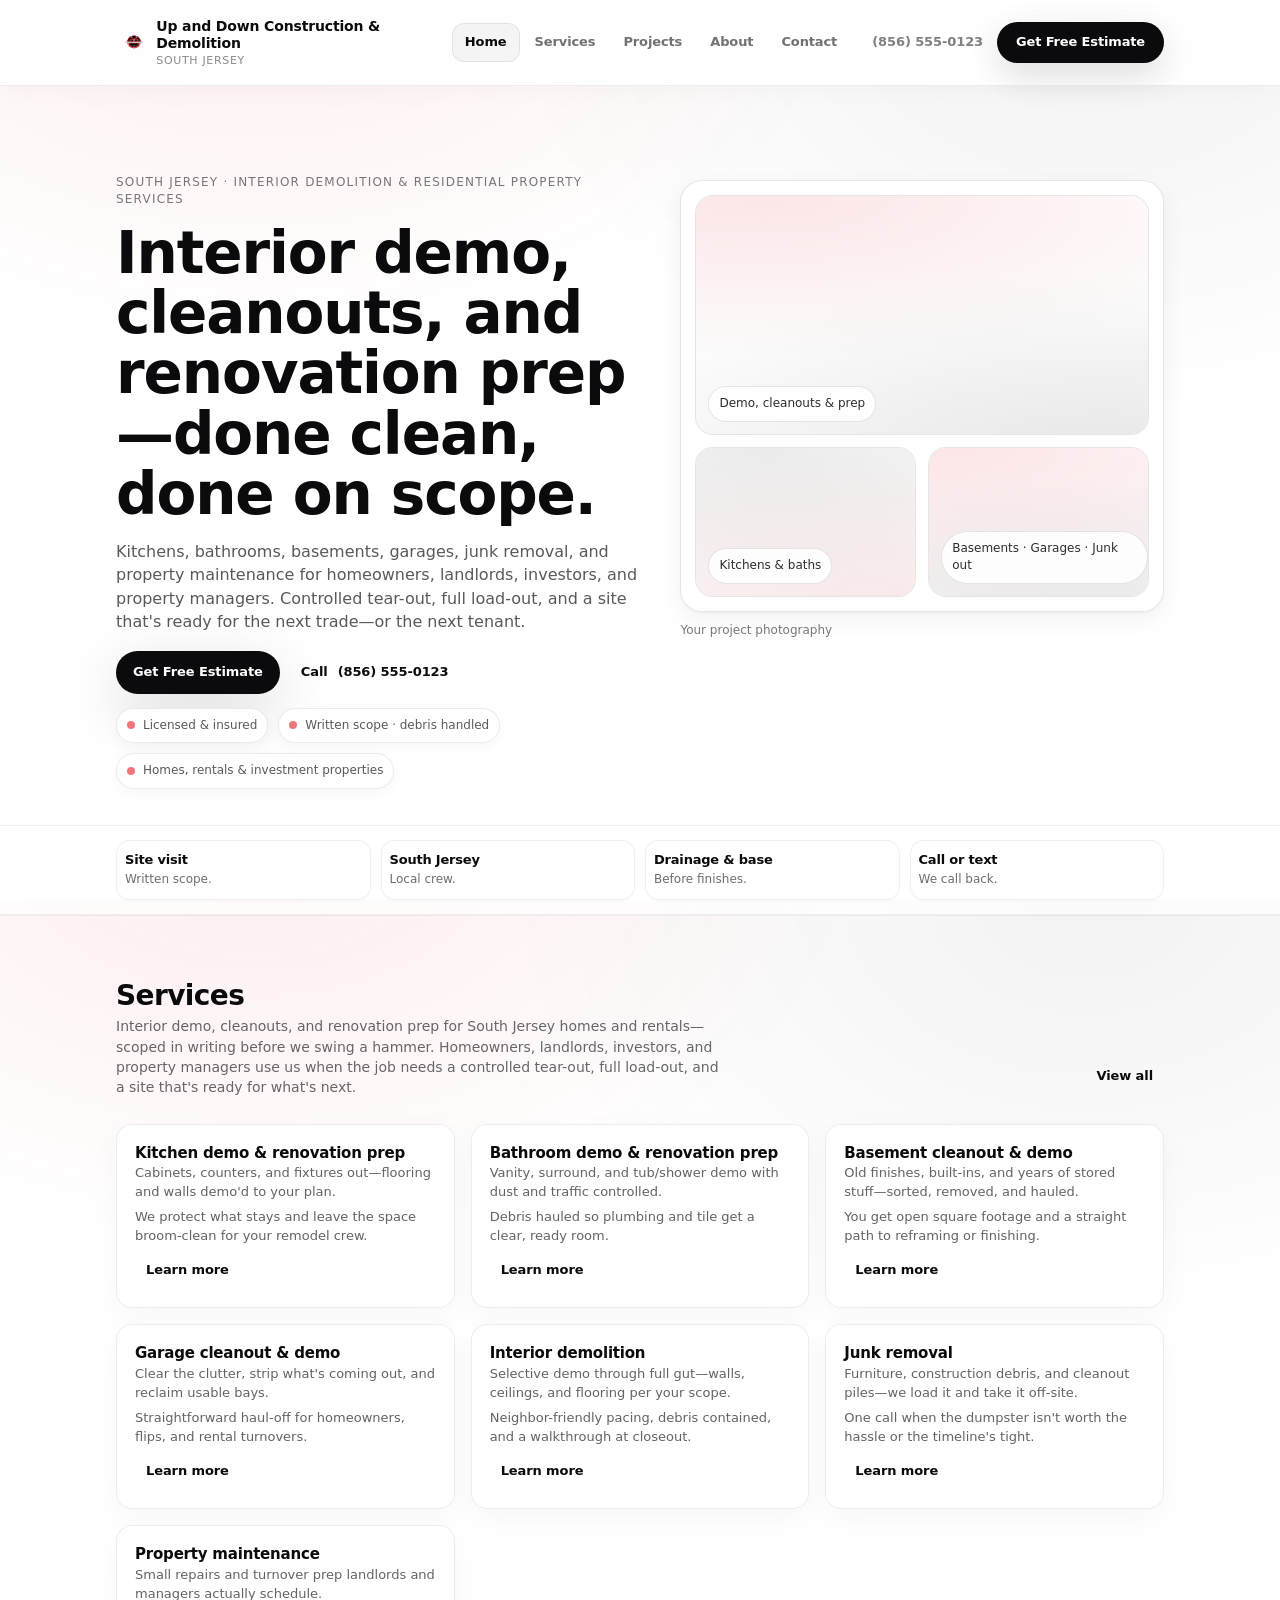
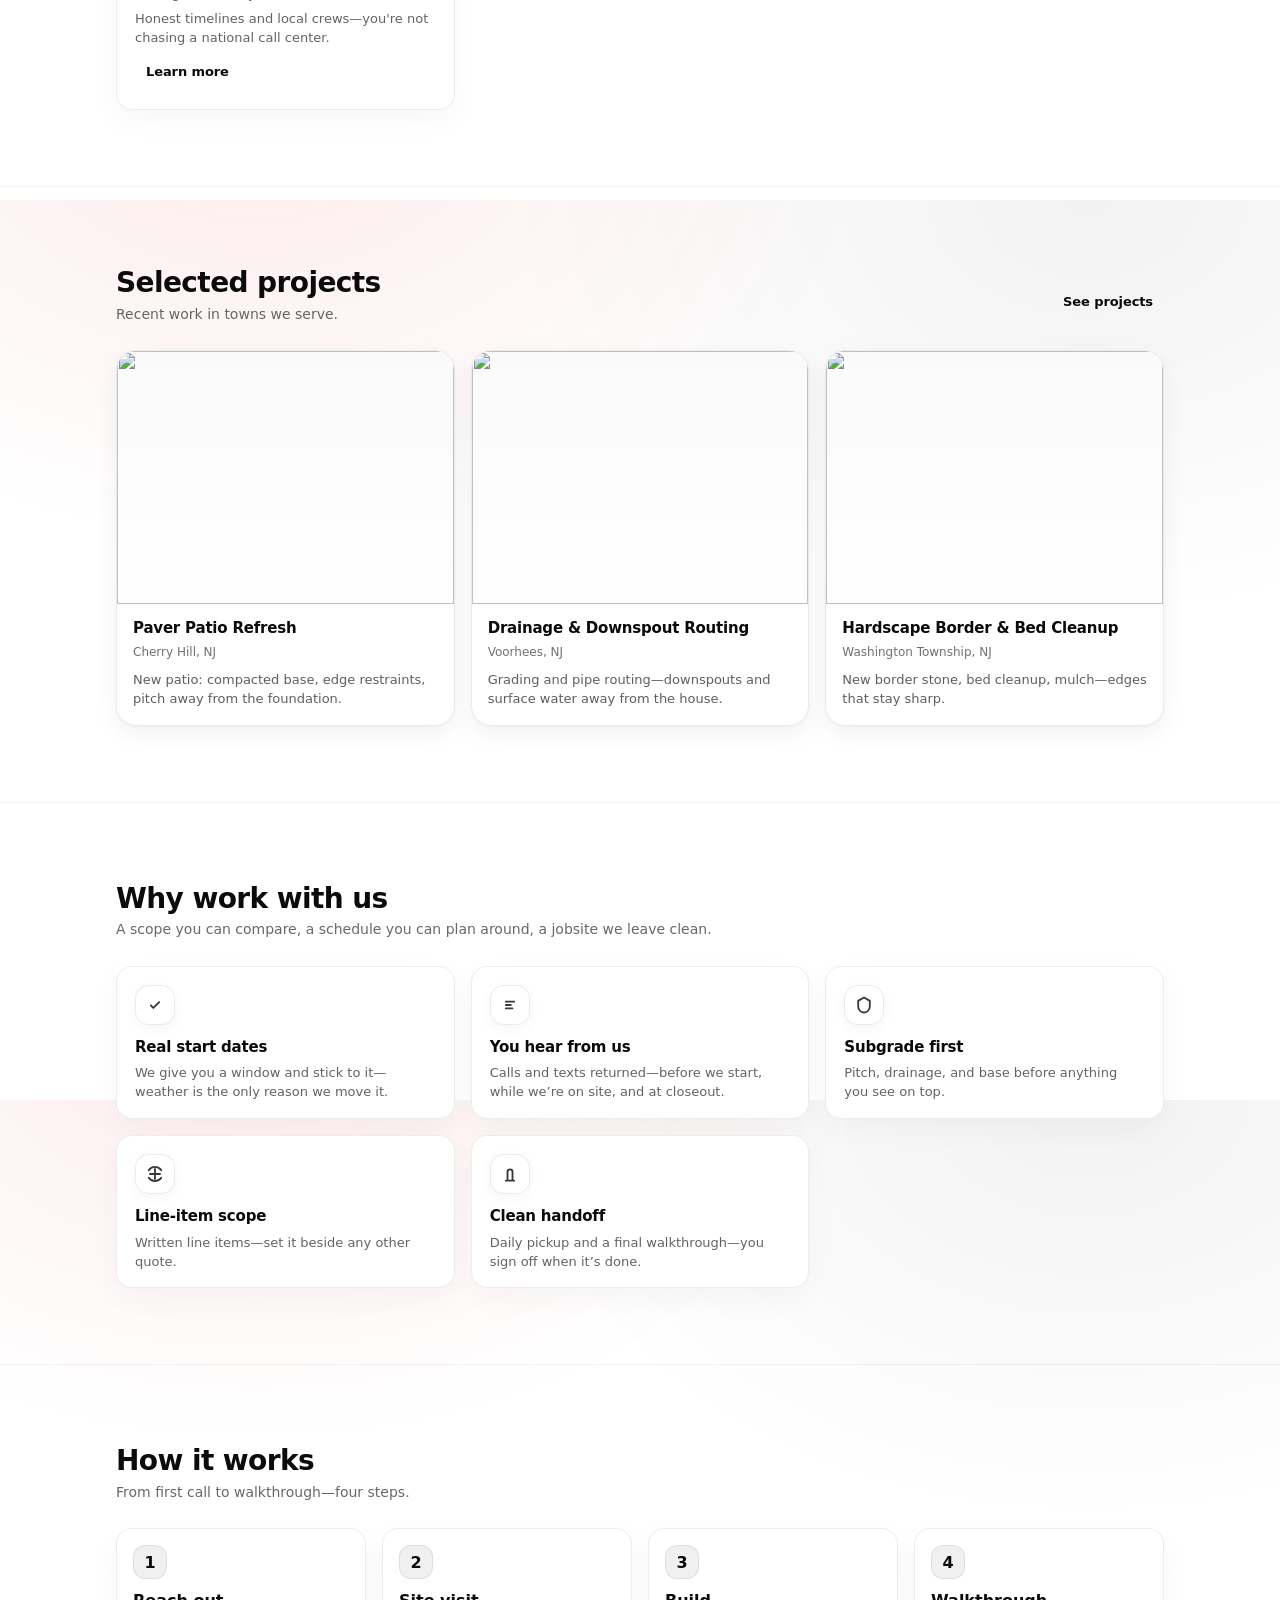
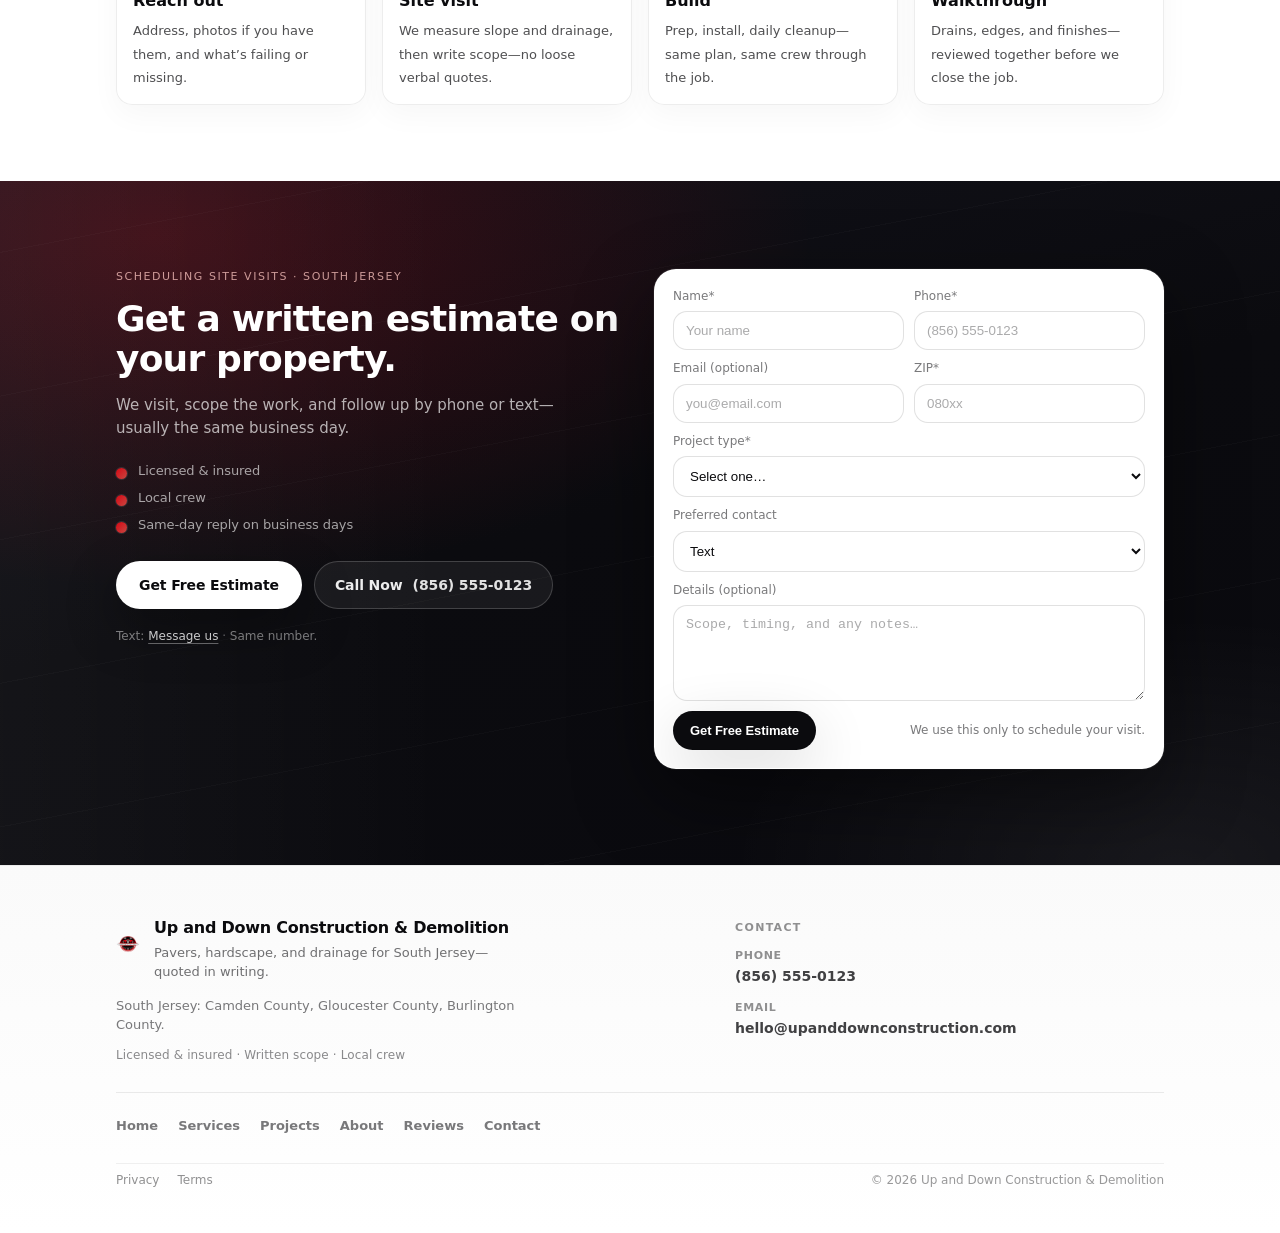
==== index.html @ d18e328b "Add static homepage services grid for demo and property work Replace JSON-driven hero services block" ====
<!doctype html>
<html lang="en">
  <head>
    <meta charset="utf-8" />
    <meta name="viewport" content="width=device-width, initial-scale=1" />
    <title>Up and Down Construction — South Jersey Pavers, Hardscape &amp; Drainage</title>
    <meta name="description" content="Pavers, retaining walls, drainage, and grading for South Jersey homes. Site visits and written estimates." />
    <meta name="theme-color" content="#ffffff" />
    <meta property="og:title" content="Up and Down Construction — South Jersey Pavers, Hardscape &amp; Drainage" />
    <meta property="og:description" content="Pavers, walls, drainage, and grading. Site visits and written estimates." />
    <meta property="og:type" content="website" />
    <link rel="stylesheet" href="styles.css" />
    <link rel="icon" href="assets/favicon-32.png" sizes="32x32" type="image/png" />
    <link rel="apple-touch-icon" href="assets/favicon-192.png" sizes="192x192" />
    <script src="partials.js" defer></script>
    <script src="script.js" defer></script>
    <script type="application/ld+json" data-jsonld="LocalBusiness">{}</script>
  </head>
  <body>
    <div data-header></div>

    <main id="main">
      <!-- 1) Hero -->
      <section class="hero hero--premium">
        <div class="container">
          <div class="hero-grid hero-grid--premium">
            <div class="hero-premium">
              <div class="eyebrow">South Jersey · Interior demolition &amp; residential property services</div>
              <h1 class="h1 h1--premium">Interior demo, cleanouts, and renovation prep—done clean, done on scope.</h1>
              <p class="lead lead--premium">
                Kitchens, bathrooms, basements, garages, junk removal, and property maintenance for homeowners, landlords, investors, and property managers. Controlled tear-out, full load-out, and a site that's ready for the next trade—or the next tenant.
              </p>

              <div class="hero-ctas">
                <a class="btn primary" data-scroll-to="estimate" href="#estimate">Get Free Estimate</a>
                <a class="btn btn--text" data-phone-link href="tel:+18565550123">Call <span data-phone-display>(856) 555-0123</span></a>
              </div>

              <div class="hero-trust" aria-label="Trust indicators">
                <div class="trustchip">Licensed &amp; insured</div>
                <div class="trustchip">Written scope · debris handled</div>
                <div class="trustchip">Homes, rentals &amp; investment properties</div>
              </div>
            </div>

            <div class="hero-visual" aria-hidden="true">
              <div class="hero-visual__frame">
                <div class="hero-visual__tile hero-visual__tile--lg">
                  <div class="hero-visual__ph"></div>
                  <div class="hero-visual__label">Demo, cleanouts &amp; prep</div>
                </div>
                <div class="hero-visual__row">
                  <div class="hero-visual__tile">
                    <div class="hero-visual__ph hero-visual__ph--alt"></div>
                    <div class="hero-visual__label">Kitchens &amp; baths</div>
                  </div>
                  <div class="hero-visual__tile">
                    <div class="hero-visual__ph hero-visual__ph--alt2"></div>
                    <div class="hero-visual__label">Basements · Garages · Junk out</div>
                  </div>
                </div>
              </div>
              <div class="hero-visual__note">Your project photography</div>
            </div>
          </div>
        </div>
      </section>

      <!-- 2) Trust / credibility strip -->
      <section class="trust-strip" aria-label="Trust and credibility">
        <div class="container">
          <div class="trust-strip__inner">
            <div class="trust-item"><span class="trust-label">Site visit</span><span class="trust-sub">Written scope.</span></div>
            <div class="trust-item"><span class="trust-label">South Jersey</span><span class="trust-sub">Local crew.</span></div>
            <div class="trust-item"><span class="trust-label">Drainage &amp; base</span><span class="trust-sub">Before finishes.</span></div>
            <div class="trust-item"><span class="trust-label">Call or text</span><span class="trust-sub">We call back.</span></div>
          </div>
        </div>
      </section>

      <!-- 3) Services grid -->
      <section class="section section--tight section--divider">
        <div class="container">
          <div class="section-head section-head--premium">
            <div>
              <h2>Services</h2>
              <p>
                Interior demo, cleanouts, and renovation prep for South Jersey homes and rentals—scoped in writing before we swing a hammer.
                Homeowners, landlords, investors, and property managers use us when the job needs a controlled tear-out, full load-out, and a site that's ready for what's next.
              </p>
            </div>
            <a class="btn btn--text" href="services.html">View all</a>
          </div>
          <div class="grid3 grid3--premium services-grid" aria-label="Core services">
            <div class="card card--premium card--service">
              <h3>Kitchen demo &amp; renovation prep</h3>
              <p class="service-card__desc">Cabinets, counters, and fixtures out—flooring and walls demo'd to your plan.</p>
              <p class="service-card__desc">We protect what stays and leave the space broom-clean for your remodel crew.</p>
              <a class="btn btn--text service-card__cta" href="services.html">Learn more</a>
            </div>
            <div class="card card--premium card--service">
              <h3>Bathroom demo &amp; renovation prep</h3>
              <p class="service-card__desc">Vanity, surround, and tub/shower demo with dust and traffic controlled.</p>
              <p class="service-card__desc">Debris hauled so plumbing and tile get a clear, ready room.</p>
              <a class="btn btn--text service-card__cta" href="services.html">Learn more</a>
            </div>
            <div class="card card--premium card--service">
              <h3>Basement cleanout &amp; demo</h3>
              <p class="service-card__desc">Old finishes, built-ins, and years of stored stuff—sorted, removed, and hauled.</p>
              <p class="service-card__desc">You get open square footage and a straight path to reframing or finishing.</p>
              <a class="btn btn--text service-card__cta" href="services.html">Learn more</a>
            </div>
            <div class="card card--premium card--service">
              <h3>Garage cleanout &amp; demo</h3>
              <p class="service-card__desc">Clear the clutter, strip what's coming out, and reclaim usable bays.</p>
              <p class="service-card__desc">Straightforward haul-off for homeowners, flips, and rental turnovers.</p>
              <a class="btn btn--text service-card__cta" href="services.html">Learn more</a>
            </div>
            <div class="card card--premium card--service">
              <h3>Interior demolition</h3>
              <p class="service-card__desc">Selective demo through full gut—walls, ceilings, and flooring per your scope.</p>
              <p class="service-card__desc">Neighbor-friendly pacing, debris contained, and a walkthrough at closeout.</p>
              <a class="btn btn--text service-card__cta" href="services.html">Learn more</a>
            </div>
            <div class="card card--premium card--service">
              <h3>Junk removal</h3>
              <p class="service-card__desc">Furniture, construction debris, and cleanout piles—we load it and take it off-site.</p>
              <p class="service-card__desc">One call when the dumpster isn't worth the hassle or the timeline's tight.</p>
              <a class="btn btn--text service-card__cta" href="services.html">Learn more</a>
            </div>
            <div class="card card--premium card--service">
              <h3>Property maintenance</h3>
              <p class="service-card__desc">Small repairs and turnover prep landlords and managers actually schedule.</p>
              <p class="service-card__desc">Honest timelines and local crews—you're not chasing a national call center.</p>
              <a class="btn btn--text service-card__cta" href="services.html">Learn more</a>
            </div>
          </div>
        </div>
      </section>

      <!-- 4) Featured projects -->
      <section class="section section--divider">
        <div class="container">
          <div class="section-head section-head--premium">
            <div>
              <h2>Selected projects</h2>
              <p>Recent work in towns we serve.</p>
            </div>
            <a class="btn btn--text" href="projects.html">See projects</a>
          </div>
          <div class="projects-grid" aria-label="Project previews" data-featured-projects>
            <!-- populated from site.json -->
            <a class="project-card" href="projects.html" aria-label="Paver Patio Refresh — view projects">
              <div class="project-media">
                <div class="project-img project-img--ph" aria-hidden="true"></div>
              </div>
              <div class="project-body">
                <div class="project-title">Paver Patio Refresh</div>
                <div class="project-meta">Cherry Hill, NJ</div>
                <div class="project-desc">New patio: compacted base, edge restraints, pitch away from the house.</div>
              </div>
            </a>
          </div>
        </div>
      </section>

      <!-- 5) Why choose us -->
      <section class="section section--divider">
        <div class="container">
          <div class="section-head section-head--premium">
            <div>
              <h2>Why work with us</h2>
              <p>A scope you can compare, a schedule you can plan around, a jobsite we leave clean.</p>
            </div>
          </div>
          <div class="why-grid">
            <div class="card card--premium why-card">
              <div class="why-card__icon" aria-hidden="true">
                <svg viewBox="0 0 24 24" fill="none">
                  <path d="M7 12.5l3 3 7-7" stroke="currentColor" stroke-width="2.2" stroke-linecap="round" stroke-linejoin="round"/>
                </svg>
              </div>
              <h3>Real start dates</h3>
              <p>We give you a window and stick to it—weather is the only reason we move it.</p>
            </div>

            <div class="card card--premium why-card">
              <div class="why-card__icon" aria-hidden="true">
                <svg viewBox="0 0 24 24" fill="none">
                  <path d="M7 8h10M7 12h6M7 16h8" stroke="currentColor" stroke-width="2.2" stroke-linecap="round"/>
                </svg>
              </div>
              <h3>You hear from us</h3>
              <p>Calls and texts returned—before we start, while we’re on site, and at closeout.</p>
            </div>

            <div class="card card--premium why-card">
              <div class="why-card__icon" aria-hidden="true">
                <svg viewBox="0 0 24 24" fill="none">
                  <path d="M12 3l7 4v6c0 5-3 8-7 8s-7-3-7-8V7l7-4z" stroke="currentColor" stroke-width="2.2" stroke-linejoin="round"/>
                </svg>
              </div>
              <h3>Subgrade first</h3>
              <p>Pitch, drainage, and base before anything you see on top.</p>
            </div>

            <div class="card card--premium why-card">
              <div class="why-card__icon" aria-hidden="true">
                <svg viewBox="0 0 24 24" fill="none">
                  <path d="M12 6v12M6 12h12" stroke="currentColor" stroke-width="2.2" stroke-linecap="round"/>
                  <path d="M4.5 7.5C6.2 5 8.8 3.5 12 3.5s5.8 1.5 7.5 4M4.5 16.5c1.7 2.5 4.3 4 7.5 4s5.8-1.5 7.5-4" stroke="currentColor" stroke-width="2.2" stroke-linecap="round"/>
                </svg>
              </div>
              <h3>Line-item scope</h3>
              <p>Written line items—set it beside any other quote.</p>
            </div>

            <div class="card card--premium why-card">
              <div class="why-card__icon" aria-hidden="true">
                <svg viewBox="0 0 24 24" fill="none">
                  <path d="M7 20h10M9 20V9.5a3 3 0 1 1 6 0V20" stroke="currentColor" stroke-width="2.2" stroke-linecap="round" stroke-linejoin="round"/>
                </svg>
              </div>
              <h3>Clean handoff</h3>
              <p>Daily pickup and a final walkthrough—you sign off when it’s done.</p>
            </div>
          </div>
        </div>
      </section>

      <!-- 6) Process -->
      <section class="section section--divider">
        <div class="container">
          <div class="section-head section-head--premium">
            <div>
              <h2>How it works</h2>
              <p>From first call to walkthrough—four steps.</p>
            </div>
          </div>
          <div class="steps steps--premium">
            <div class="step step--premium">
              <div class="num num--premium">1</div>
              <b>Reach out</b>
              <span>Address, photos if you have them, and what’s failing or missing.</span>
            </div>
            <div class="step step--premium">
              <div class="num num--premium">2</div>
              <b>Site visit</b>
              <span>We measure slope and drainage, then write scope—no loose verbal quotes.</span>
            </div>
            <div class="step step--premium">
              <div class="num num--premium">3</div>
              <b>Build</b>
              <span>Prep, install, daily cleanup—same plan, same crew through the job.</span>
            </div>
            <div class="step step--premium">
              <div class="num num--premium">4</div>
              <b>Walkthrough</b>
              <span>Drains, edges, and finishes—reviewed together before we close the job.</span>
            </div>
          </div>
        </div>
      </section>

      <!-- 7) Final CTA -->
      <section class="cta-final cta-final--premium" id="estimate" aria-label="Request a free estimate">
        <div class="container">
          <div class="cta-final__inner">
            <div class="cta-final__copy">
              <p class="cta-final__eyebrow">Scheduling site visits · South Jersey</p>
              <h2 class="cta-final__headline">Get a written estimate on your property.</h2>
              <p class="cta-final__support">
                We visit, scope the work, and follow up by phone or text—usually the same business day.
              </p>
              <ul class="cta-final__trust" aria-label="Trust and professionalism">
                <li>Licensed &amp; insured</li>
                <li>Local crew</li>
                <li>Same-day reply on business days</li>
              </ul>
              <div class="cta-final__actions">
                <a class="btn primary cta-final__primary" href="#estimate-form">Get Free Estimate</a>
                <a class="btn cta-final__secondary" data-phone-link href="tel:+18565550123">Call Now <span class="cta-final__phone" data-phone-display>(856) 555-0123</span></a>
              </div>
              <p class="cta-final__fine">
                Text: <a class="cta-final__link" data-sms-link href="sms:+18565550123">Message us</a><span class="cta-final__fine-dot" aria-hidden="true"> · </span>Same number.
              </p>
            </div>

            <div class="panel panel--light cta-final__panel" id="estimate-form" aria-label="Estimate form">
              <div class="panel-inner">
                <form data-estimate-form>
                  <div class="formgrid">
                    <div class="field">
                      <label for="name">Name*</label>
                      <input id="name" name="name" autocomplete="name" placeholder="Your name" required />
                    </div>
                    <div class="field">
                      <label for="phone">Phone*</label>
                      <input id="phone" name="phone" autocomplete="tel" placeholder="(856) 555-0123" required />
                    </div>
                    <div class="field">
                      <label for="email">Email (optional)</label>
                      <input id="email" name="email" autocomplete="email" placeholder="you@email.com" />
                    </div>
                    <div class="field">
                      <label for="zip">ZIP*</label>
                      <input id="zip" name="zip" inputmode="numeric" placeholder="080xx" required />
                    </div>
                    <div class="field" style="grid-column:1 / -1">
                      <label for="projectType">Project type*</label>
                      <select id="projectType" name="projectType" required>
                        <option value="">Select one…</option>
                        <option>Pavers</option>
                        <option>Hardscaping</option>
                        <option>Drainage</option>
                        <option>Grading</option>
                        <option>Mulch / bed refresh</option>
                        <option>Other exterior project</option>
                      </select>
                    </div>
                    <div class="field" style="grid-column:1 / -1">
                      <label for="contactPref">Preferred contact</label>
                      <select id="contactPref" name="contactPref">
                        <option>Text</option>
                        <option>Phone call</option>
                        <option>Either</option>
                      </select>
                    </div>
                    <div class="field" style="grid-column:1 / -1">
                      <label for="details">Details (optional)</label>
                      <textarea id="details" name="details" placeholder="Scope, timing, and any notes…"></textarea>
                    </div>
                  </div>

                  <div class="form-actions">
                    <button class="btn primary" type="submit">Get Free Estimate</button>
                    <div class="fineprint">We use this only to schedule your visit.</div>
                  </div>
                  <div class="success" data-form-success role="status"></div>
                  <div class="error" data-form-error role="alert"></div>
                </form>
              </div>
            </div>
          </div>
        </div>
      </section>
    </main>

    <div data-footer></div>
  </body>
</html>
---- styles.css ----
:root{
  --bg: #ffffff;
  --bg2: #ffffff;
  --surface: #ffffff;
  --surface2: #fafafa;
  --border: rgba(10,10,10,.10);
  --text: #0b0b0e;
  --muted: rgba(11,11,14,.72);
  --muted2: rgba(11,11,14,.55);
  --accent: #e10613;
  --accent2: #ff3b30;
  --shadow: 0 18px 60px rgba(0,0,0,.08);
  --shadow2: 0 12px 40px rgba(0,0,0,.06);
  --shadow-elev: 0 1px 2px rgba(0,0,0,.04), 0 8px 24px rgba(0,0,0,.055);
  --shadow-elev-hover: 0 2px 6px rgba(0,0,0,.05), 0 16px 44px rgba(0,0,0,.07);
  --radius: 16px;
  --radius2: 22px;
  --radius-sm: 12px;
  --radius-md: 14px;
  --radius-lg: 18px;
  --radius-xl: 20px;
  --container: 1100px;
  --gutter: 26px;
  --measure: 68ch;
  --font: ui-sans-serif, system-ui, -apple-system, Segoe UI, Roboto, Helvetica, Arial, "Apple Color Emoji","Segoe UI Emoji";
  --ease-out: cubic-bezier(0.22, 1, 0.36, 1);
  --ease-soft: cubic-bezier(0.33, 1, 0.68, 1);
  --duration: 0.2s;
  --duration-slow: 0.38s;
}

*{box-sizing:border-box}
html{scroll-behavior:smooth}
@media (prefers-reduced-motion: reduce){
  html{scroll-behavior:auto}
}
html,body{height:100%}
body{
  margin:0;
  font-family:var(--font);
  color:var(--text);
  background:
    radial-gradient(1000px 700px at 20% -10%, rgba(225,6,19,.08), rgba(225,6,19,0) 62%),
    radial-gradient(900px 650px at 85% 0%, rgba(0,0,0,.05), rgba(0,0,0,0) 65%),
    linear-gradient(180deg, var(--bg), var(--bg2));
  line-height:1.45;
  -webkit-font-smoothing:antialiased;
  -moz-osx-font-smoothing:grayscale;
}

a{color:inherit;text-decoration:none}
img{max-width:100%;display:block}
@media (prefers-reduced-motion: reduce){
  .btn,
  .card--premium,
  .why-card,
  .step--premium,
  .trust-item,
  .project-card,
  .project-media img,
  .project-media .project-img--ph,
  .hero-visual__frame,
  .hero-visual__tile,
  .trustchip,
  .topbar,
  .navlinks a,
  .footer__quick a,
  .footer__legal a,
  .footer__contact-line,
  .panel{
    transition:none !important;
  }
  .project-card:hover .project-media img,
  .project-card:hover .project-media .project-img--ph{
    transform:none !important;
  }
  .card--premium:hover,
  .step--premium:hover,
  .project-card:hover,
  .cta-final--premium .cta-final__primary.btn.primary:hover,
  .cta-final--premium .cta-final__secondary.btn:hover{
    transform:none !important;
  }
}
.container > *{max-width: 100%}

.measure{
  max-width: var(--measure);
}

.container{
  max-width:var(--container);
  margin:0 auto;
  padding:0 var(--gutter);
}

.skip{
  position:absolute; left:-999px; top:auto; width:1px; height:1px; overflow:hidden;
}
.skip:focus{
  left:14px; top:14px; width:auto; height:auto; padding:10px 12px;
  background:var(--surface); border:1px solid var(--border); border-radius:12px; z-index:9999;
}

.topbar{
  position:sticky;
  top:0;
  z-index:200;
  backdrop-filter:saturate(180%) blur(16px);
  background: rgba(255,255,255,.92);
  border-bottom:1px solid rgba(10,10,10,.07);
  box-shadow: 0 1px 0 rgba(255,255,255,.8) inset, 0 4px 24px rgba(0,0,0,.03);
  transition: box-shadow var(--duration) var(--ease-out), border-color var(--duration) var(--ease-out);
}
.nav{
  display:flex;
  align-items:center;
  justify-content:space-between;
  padding:12px 0;
  gap:20px;
}
.brand{
  display:flex;
  align-items:center;
  gap:12px;
  min-width:0;
  flex-shrink:1;
  border-radius:var(--radius-sm);
  padding:6px 8px;
  transition: background var(--duration) var(--ease-out);
}
.brand:hover{background:rgba(0,0,0,.025)}
.brand-logo{
  display:block;
  height:44px;
  width:auto;
  max-width:min(100px, 22vw);
  object-fit:contain;
  flex-shrink:0;
}
.brand-mark{
  width:40px;height:40px;border-radius:12px;
  background: radial-gradient(16px 16px at 30% 30%, rgba(255,255,255,.35), rgba(255,255,255,0)),
              linear-gradient(135deg, rgba(225,6,19,.95), rgba(255,59,48,.70));
  box-shadow: 0 18px 60px rgba(225,6,19,.18);
  border:1px solid rgba(0,0,0,.10);
  display:grid;
  place-items:center;
  position:relative;
  overflow:hidden;
}
.brand-mark:after{
  content:"";
  position:absolute; inset:-40%;
  background: radial-gradient(circle at 50% 50%, rgba(255,255,255,.18), rgba(255,255,255,0) 62%);
  transform: rotate(20deg);
}
.brand-text{
  display:flex;flex-direction:column; line-height:1.2;
  min-width:0;
}
.brand-text b{font-size:14px; letter-spacing:-.15px; font-weight:700}
.brand-text__line{font-size:11px; color:rgba(11,11,14,.48); letter-spacing:.06em; text-transform:uppercase; margin-top:2px}

.navlinks{
  display:flex;
  gap:2px;
  align-items:center;
  justify-content:center;
  flex:1;
}
.navlinks a{
  font-size:13px;
  font-weight:550;
  letter-spacing:-.12px;
  color:rgba(11,11,14,.58);
  padding:9px 12px;
  border-radius:var(--radius-sm);
  border:1px solid transparent;
  transition: color var(--duration) var(--ease-out), background var(--duration) var(--ease-out), border-color var(--duration) var(--ease-out);
}
.navlinks a:hover{color:var(--text); background:rgba(0,0,0,.035)}
.navlinks a[aria-current="page"]{
  color:var(--text);
  background:rgba(11,11,14,.04);
  border-color:rgba(11,11,14,.08);
}

.navctas{
  display:flex;
  gap:12px;
  align-items:center;
  justify-content:flex-end;
  flex-shrink:0;
}
.nav-phone{
  display:none;
  font-size:13px;
  font-weight:600;
  letter-spacing:-.1px;
  color:rgba(11,11,14,.52);
  padding:8px 2px;
  white-space:nowrap;
  transition: color var(--duration) var(--ease-out);
}
.nav-phone:hover{color:var(--text)}
@media (min-width: 981px){
  .nav-phone{display:inline-flex; align-items:center}
}
.nav-cta.btn.primary{
  padding:10px 18px;
  font-size:13px;
  font-weight:650;
  letter-spacing:-.15px;
  box-shadow: 0 12px 36px rgba(0,0,0,.14);
}
.btn{
  display:inline-flex;
  align-items:center;
  justify-content:center;
  gap:10px;
  padding:11px 16px;
  font-size:13px;
  border-radius:999px;
  border:1px solid var(--border);
  background:rgba(255,255,255,.92);
  color:var(--text);
  box-shadow: var(--shadow2);
  white-space:nowrap;
  font-weight:650;
  letter-spacing:-.1px;
  transition: background var(--duration) var(--ease-out), border-color var(--duration) var(--ease-out), box-shadow var(--duration) var(--ease-out), filter var(--duration) var(--ease-out), transform 0.15s var(--ease-soft);
}
.btn:hover{background:#fff; box-shadow: var(--shadow-elev)}
.btn:focus{outline:2px solid rgba(225,6,19,.40); outline-offset:2px}
.btn:focus:not(:focus-visible){outline:none}
.btn:focus-visible{outline:2px solid rgba(225,6,19,.40); outline-offset:2px}
.btn.primary{
  background: #0b0b0e;
  border:1px solid rgba(0,0,0,.10);
  color:#fff;
  box-shadow: 0 18px 60px rgba(0,0,0,.16);
}
.btn.primary:hover{filter:brightness(1.04); box-shadow: 0 20px 56px rgba(0,0,0,.18); transform:translateY(-1px)}
.btn.primary:active{transform:translateY(0); filter:brightness(0.98)}
.btn.ghost{background:rgba(255,255,255,.92)}
.btn.btn--text{
  background:transparent;
  box-shadow:none;
  border:1px solid transparent;
  color:var(--text);
  padding-left:10px;
  padding-right:10px;
}
.btn.btn--text:hover{
  background:rgba(0,0,0,.04);
  border-color:rgba(0,0,0,.04);
  transform:none;
}

.hamburger{display:none}
.hamburger button{
  width:44px;height:44px;border-radius:var(--radius-md);border:1px solid var(--border);
  background:rgba(255,255,255,.92); color:var(--text);
  transition: background var(--duration) var(--ease-out), border-color var(--duration) var(--ease-out), box-shadow var(--duration) var(--ease-out);
}
.hamburger button:hover{background:#fff; border-color:rgba(10,10,10,.12); box-shadow:0 2px 8px rgba(0,0,0,.04)}
.hamburger button:active{transform:scale(0.98)}

.mobilemenu{
  display:none;
  border-top:1px solid rgba(10,10,10,.07);
  background: rgba(255,255,255,.98);
}
.mobilemenu .inner{
  padding:14px 0 20px;
  display:flex;
  flex-direction:column;
  gap:6px;
}
.mobilemenu a[data-nav]{
  padding:12px 14px;border-radius:var(--radius-sm);
  background:transparent;
  border:1px solid rgba(0,0,0,.06);
  color:rgba(11,11,14,.72);
  font-weight:550;
  font-size:14px;
  transition: color var(--duration) var(--ease-out), background var(--duration) var(--ease-out), border-color var(--duration) var(--ease-out);
}
.mobilemenu a[data-nav]:hover{color:var(--text); background:rgba(0,0,0,.03); border-color:rgba(0,0,0,.08)}
.mobilemenu a[data-nav][aria-current="page"]{
  color:var(--text);
  background:rgba(11,11,14,.04);
  border-color:rgba(11,11,14,.10);
}
.mobilemenu__cta{margin-top:8px}
.mobilemenu__cta.btn.primary{transition: filter var(--duration) var(--ease-out), transform 0.15s var(--ease-soft), box-shadow var(--duration) var(--ease-out)}
.mobilemenu__phone{
  text-align:center;
  padding:10px;
  font-size:13px;
  font-weight:600;
  color:rgba(11,11,14,.55);
  transition: color var(--duration) var(--ease-out);
}
.mobilemenu__phone:hover{color:var(--text)}

.hero{
  padding:78px 0 28px;
}
.kicker{
  display:inline-flex;
  gap:10px;
  align-items:center;
  padding:8px 12px;
  border-radius:999px;
  background: rgba(255,255,255,.05);
  border:1px solid rgba(255,255,255,.08);
  color:var(--muted);
  font-size:12px;
}
.kicker .dot{
  width:9px;height:9px;border-radius:99px;
  background:linear-gradient(135deg, var(--accent), var(--accent2));
  box-shadow:0 10px 40px rgba(225,6,19,.35);
}
.h1{
  font-size:44px;
  line-height:1.04;
  letter-spacing:-.7px;
  margin:16px 0 10px;
}
.lead{
  color:var(--muted);
  font-size:16px;
  max-width:56ch;
}
.hero--premium{padding-top:88px}
.hero-premium{max-width: 880px}
.hero-grid{
  display:grid;
  grid-template-columns: 1.05fr .95fr;
  gap:30px;
  align-items:start;
}
.hero-grid--premium{padding-bottom: 8px}
.eyebrow{
  font-size:12px;
  letter-spacing:.10em;
  text-transform:uppercase;
  color:rgba(11,11,14,.55);
}
.h1--premium{
  font-size: clamp(40px, 4.8vw, 58px);
  letter-spacing:-1.1px;
  margin-top:14px;
}
.lead--premium{
  font-size:16px;
  color:rgba(11,11,14,.68);
  max-width: var(--measure);
}
.hero-ctas{
  display:flex;
  gap:10px;
  align-items:center;
  margin-top:18px;
  flex-wrap:wrap;
}

.hero-trust{
  margin-top:14px;
  display:flex;
  flex-wrap:wrap;
  gap:10px;
}
.trustchip{
  display:inline-flex;
  align-items:center;
  gap:8px;
  padding:8px 10px;
  border-radius:999px;
  border:1px solid rgba(10,10,10,.08);
  background: rgba(255,255,255,.92);
  color: rgba(11,11,14,.68);
  font-size:12px;
  box-shadow: 0 4px 14px rgba(0,0,0,.035);
  transition: border-color var(--duration) var(--ease-out), box-shadow var(--duration) var(--ease-out);
}
.trustchip:hover{
  border-color:rgba(10,10,10,.11);
  box-shadow:0 6px 20px rgba(0,0,0,.045);
}
.trustchip:before{
  content:"";
  width:8px;height:8px;
  border-radius:99px;
  background: rgba(225,6,19,.55);
}

.hero-visual{
  padding-top: 6px;
}
.hero-visual__frame{
  border-radius: var(--radius2);
  border: 1px solid rgba(10,10,10,.10);
  background: rgba(255,255,255,.92);
  box-shadow: var(--shadow-elev);
  padding: 14px;
  transition: box-shadow var(--duration-slow) var(--ease-out), border-color var(--duration) var(--ease-out);
}
.hero-visual__frame:hover{
  box-shadow: var(--shadow-elev-hover);
  border-color:rgba(10,10,10,.12);
}
.hero-visual__row{
  display:grid;
  grid-template-columns: 1fr 1fr;
  gap:12px;
  margin-top:12px;
}
.hero-visual__tile{
  border-radius: var(--radius-lg);
  border: 1px solid rgba(10,10,10,.10);
  overflow:hidden;
  position:relative;
  background:#fff;
  min-height: 150px;
  transition: border-color var(--duration) var(--ease-out), box-shadow var(--duration) var(--ease-out);
}
.hero-visual__tile:hover{
  border-color:rgba(10,10,10,.13);
  box-shadow:0 4px 16px rgba(0,0,0,.05);
}
.hero-visual__tile--lg{
  min-height: 240px;
}
.hero-visual__ph{
  position:absolute; inset:0;
  transition: opacity var(--duration-slow) var(--ease-out);
  background:
    radial-gradient(900px 260px at 15% 0%, rgba(225,6,19,.10), rgba(225,6,19,0) 62%),
    radial-gradient(800px 300px at 90% 110%, rgba(0,0,0,.08), rgba(0,0,0,0) 62%),
    linear-gradient(180deg, rgba(255,255,255,.96), rgba(250,250,250,.94));
}
.hero-visual__tile:hover .hero-visual__ph{
  opacity:.96;
}
.hero-visual__ph--alt{
  background:
    radial-gradient(700px 240px at 30% 0%, rgba(0,0,0,.08), rgba(0,0,0,0) 60%),
    radial-gradient(800px 260px at 90% 110%, rgba(225,6,19,.08), rgba(225,6,19,0) 62%),
    linear-gradient(180deg, rgba(255,255,255,.96), rgba(250,250,250,.94));
}
.hero-visual__ph--alt2{
  background:
    radial-gradient(820px 260px at 10% 0%, rgba(225,6,19,.10), rgba(225,6,19,0) 60%),
    radial-gradient(720px 240px at 70% 120%, rgba(0,0,0,.08), rgba(0,0,0,0) 62%),
    linear-gradient(180deg, rgba(255,255,255,.96), rgba(250,250,250,.94));
}
.hero-visual__label{
  position:absolute;
  left:12px;
  bottom:12px;
  padding:8px 10px;
  border-radius:999px;
  border:1px solid rgba(10,10,10,.10);
  background: rgba(255,255,255,.88);
  font-size:12px;
  color: rgba(11,11,14,.86);
  backdrop-filter: blur(10px);
  transition: border-color var(--duration) var(--ease-out), box-shadow var(--duration) var(--ease-out);
}
.hero-visual__tile:hover .hero-visual__label{
  border-color:rgba(10,10,10,.14);
  box-shadow:0 2px 8px rgba(0,0,0,.04);
}
.hero-visual__note{
  margin-top:10px;
  color: rgba(11,11,14,.55);
  font-size:12px;
}
.trust-strip{
  padding: 14px 0;
  border-top:1px solid rgba(10,10,10,.05);
  border-bottom:1px solid rgba(10,10,10,.05);
  background: rgba(255,255,255,.72);
}
.trust-strip__inner{
  display:grid;
  grid-template-columns:repeat(4,1fr);
  gap:10px;
}
.trust-item{
  padding:10px 8px;
  border-radius:var(--radius-md);
  border:1px solid rgba(10,10,10,.06);
  background: rgba(255,255,255,.9);
  box-shadow: 0 1px 3px rgba(0,0,0,.03);
  transition: border-color var(--duration) var(--ease-out), box-shadow var(--duration) var(--ease-out), background var(--duration) var(--ease-out);
}
.trust-item:hover{
  border-color:rgba(10,10,10,.09);
  background:#fff;
  box-shadow:0 4px 14px rgba(0,0,0,.04);
}
.trust-label{display:block; font-weight:650; font-size:13px; letter-spacing:-.2px}
.trust-sub{display:block; margin-top:2px; font-size:12px; color:rgba(11,11,14,.60)}

.panel{
  border-radius: var(--radius2);
  background: #fff;
  border:1px solid rgba(10,10,10,.10);
  box-shadow: var(--shadow-elev);
  overflow:hidden;
  transition: box-shadow var(--duration) var(--ease-out), border-color var(--duration) var(--ease-out);
}
.panel:hover{
  box-shadow: var(--shadow-elev-hover);
  border-color:rgba(10,10,10,.11);
}
.panel-inner{padding:18px}
.panel h3{margin:6px 0 12px; font-size:14px; color:var(--text)}
.panel p{margin:0; color:var(--muted); font-size:13px}

.formgrid{
  display:grid;
  grid-template-columns: 1fr 1fr;
  gap:10px;
}
.field{display:flex; flex-direction:column; gap:6px}
.field label{font-size:12px; color:var(--muted2)}
.field input,.field select,.field textarea{
  padding:11px 12px;
  border-radius:var(--radius-md);
  border:1px solid rgba(10,10,10,.12);
  background: #fff;
  color:var(--text);
  outline:none;
  transition: border-color var(--duration) var(--ease-out), box-shadow var(--duration) var(--ease-out);
}
.field textarea{grid-column:1 / -1; min-height:96px; resize:vertical}
.field input::placeholder,.field textarea::placeholder{color:rgba(11,11,14,.35)}
.field input:focus,.field select:focus,.field textarea:focus{border-color: rgba(225,6,19,.55); box-shadow: 0 0 0 3px rgba(225,6,19,.15)}
.form-actions{display:flex; gap:10px; align-items:center; justify-content:space-between; margin-top:10px; flex-wrap:wrap}
.fineprint{color:var(--muted2); font-size:12px}
.success{
  display:none;
  margin-top:10px;
  padding:10px 12px;
  border-radius:14px;
  border:1px solid rgba(80,255,200,.22);
  background: rgba(80,255,200,.08);
  color: rgba(210,255,240,.92);
  font-size:13px;
}
.error{
  display:none;
  margin-top:10px;
  padding:10px 12px;
  border-radius:14px;
  border:1px solid rgba(255,90,90,.22);
  background: rgba(255,90,90,.08);
  color: rgba(255,235,235,.92);
  font-size:13px;
}

.section{padding:76px 0}
.section--tight{padding-top:60px}
.section--divider{
  border-top: 1px solid rgba(10,10,10,.05);
}
.section-head{
  display:flex; align-items:flex-end; justify-content:space-between; gap:16px;
  margin-bottom:18px;
}
.section-head h2{margin:0; font-size:22px; letter-spacing:-.2px}
.section-head p{margin:0; color:var(--muted); max-width:60ch; font-size:13px}
.section-head--premium{margin-bottom:26px}
.section-head--premium h2{font-size:28px; letter-spacing:-.6px}
.section-head--premium p{font-size:14px; color:rgba(11,11,14,.62); max-width: var(--measure)}

.grid3{display:grid; grid-template-columns:repeat(3,1fr); gap:14px}
.card{
  border-radius: var(--radius);
  border:1px solid rgba(10,10,10,.08);
  background: rgba(255,255,255,.92);
  padding:16px;
  min-height:128px;
  position:relative;
  overflow:hidden;
}
.card:before{content:none}
.card h3{margin:0 0 6px; font-size:14px}
.card p{margin:0; color:var(--muted); font-size:13px}
.card .meta{margin-top:10px; color:var(--muted2); font-size:12px}
.grid3--premium{gap:16px}
.card--premium{
  padding:18px;
  border-color: rgba(10,10,10,.07);
  background: rgba(255,255,255,.96);
  box-shadow: 0 10px 30px rgba(0,0,0,.035);
  transition: border-color var(--duration) var(--ease-out), box-shadow var(--duration) var(--ease-out), transform 0.28s var(--ease-soft);
}
.card--premium h3{font-size:15px; letter-spacing:-.2px}
.card--premium p{font-size:13px; color:rgba(11,11,14,.64)}
.card--premium:hover{
  border-color: rgba(10,10,10,.11);
  box-shadow: var(--shadow-elev-hover);
  transform:translateY(-2px);
}

/* Why choose us */
.why-grid{
  display:grid;
  grid-template-columns: repeat(12, 1fr);
  gap:16px;
}
.why-card{
  grid-column: span 4;
  padding:18px 18px 16px;
}
.why-card h3{
  margin-top:12px;
}
.why-card__icon{
  width:40px;
  height:40px;
  border-radius:var(--radius-md);
  display:grid;
  place-items:center;
  border:1px solid rgba(10,10,10,.08);
  background: rgba(255,255,255,.92);
  box-shadow: 0 4px 14px rgba(0,0,0,.04);
  color: rgba(11,11,14,.82);
  transition: border-color var(--duration) var(--ease-out), box-shadow var(--duration) var(--ease-out), background var(--duration) var(--ease-out);
}
.why-card:hover .why-card__icon{
  border-color:rgba(10,10,10,.11);
  background:#fff;
  box-shadow:0 6px 18px rgba(0,0,0,.05);
}
.why-card__icon svg{
  width:20px;
  height:20px;
}

/* Services cards */
.card--service{
  padding:18px 18px 16px;
  display:flex;
  flex-direction:column;
  height:100%;
}
.card--service h3{
  margin:0;
}
.service-card__desc{
  margin-top:8px;
  max-width: 48ch;
  color: rgba(11,11,14,.64);
}
.service-card__desc + .service-card__desc{
  margin-top:6px;
}
.service-card__cta{
  margin-top:auto;
  padding-top:14px;
  align-self:flex-start;
}

.steps{display:grid; grid-template-columns:repeat(4,1fr); gap:14px}
.step{
  border-radius: var(--radius);
  border:1px solid rgba(10,10,10,.08);
  background: rgba(255,255,255,.92);
  padding:16px;
}
.step .num{
  width:34px;height:34px;border-radius:12px;
  display:grid; place-items:center;
  background: rgba(0,0,0,.06);
  border:1px solid rgba(0,0,0,.08);
  margin-bottom:10px;
  font-weight:700;
}
.step b{display:block; margin-bottom:6px}
.step span{color:var(--muted); font-size:13px}
.steps--premium{gap:16px}
.step--premium{
  border-color: rgba(10,10,10,.07);
  background: rgba(255,255,255,.96);
  box-shadow: 0 10px 30px rgba(0,0,0,.035);
  transition: border-color var(--duration) var(--ease-out), box-shadow var(--duration) var(--ease-out), transform 0.28s var(--ease-soft);
}
.step--premium:hover{
  border-color:rgba(10,10,10,.1);
  box-shadow:0 12px 36px rgba(0,0,0,.045);
  transform:translateY(-1px);
}
.num--premium{background: rgba(225,6,19,.10); border-color: rgba(225,6,19,.16)}

.gallery{
  display:grid;
  grid-template-columns: repeat(12, 1fr);
  gap:12px;
}
.tile{
  grid-column: span 4;
  border-radius:18px;
  border:1px solid rgba(10,10,10,.10);
  background: rgba(255,255,255,.92);
  overflow:hidden;
  min-height:160px;
  position:relative;
}
.tile .ph{
  position:absolute; inset:0;
  background:
    radial-gradient(900px 240px at 10% 0%, rgba(225,6,19,.10), rgba(225,6,19,0) 62%),
    radial-gradient(800px 260px at 80% 100%, rgba(0,0,0,.06), rgba(0,0,0,0) 65%),
    linear-gradient(180deg, rgba(255,255,255,.94), rgba(255,255,255,.88));
}
.tile .label{
  position:absolute; left:12px; bottom:12px;
  padding:8px 10px;
  border-radius:999px;
  border:1px solid rgba(10,10,10,.10);
  background: rgba(255,255,255,.88);
  font-size:12px;
  color:var(--text);
}
.gallery--premium{gap:16px}
.tile--light{
  border-color: rgba(10,10,10,.09);
  background: rgba(255,255,255,.96);
  box-shadow: 0 16px 48px rgba(0,0,0,.055);
}
.ph--light{filter:saturate(.95)}
.label--light{backdrop-filter: blur(10px)}

/* Featured projects */
.projects-grid{
  display:grid;
  grid-template-columns: repeat(12, 1fr);
  gap:16px;
}
.project-card{
  grid-column: span 4;
  border-radius: var(--radius-xl);
  border: 1px solid rgba(10,10,10,.08);
  background: rgba(255,255,255,.96);
  box-shadow: var(--shadow-elev);
  overflow:hidden;
  transition: box-shadow var(--duration) var(--ease-out), border-color var(--duration) var(--ease-out), transform 0.25s var(--ease-soft);
}
.project-card:hover{
  border-color: rgba(10,10,10,.12);
  box-shadow: var(--shadow-elev-hover);
  transform: translateY(-2px);
}
.project-media{
  position:relative;
  aspect-ratio: 4 / 3;
  background: linear-gradient(180deg, rgba(250,250,250,1), rgba(255,255,255,1));
  overflow:hidden;
}
.project-media--ba{
  display:grid;
  grid-template-columns: 1fr 1fr;
  gap:0;
}
.project-ba{
  position:relative;
  border-right: 1px solid rgba(10,10,10,.08);
}
.project-ba:last-child{border-right:none}
.project-ba__label{
  position:absolute;
  left:10px;
  top:10px;
  z-index:2;
  font-size:11px;
  padding:6px 9px;
  border-radius:999px;
  background: rgba(255,255,255,.90);
  border:1px solid rgba(10,10,10,.10);
  color: rgba(11,11,14,.80);
  backdrop-filter: blur(10px);
}
.project-img{
  width:100%;
  height:100%;
  object-fit: cover;
  display:block;
  transition: transform var(--duration-slow) var(--ease-out);
}
.project-card:hover .project-img{
  transform:scale(1.02);
}
.project-img--ph{
  width:100%;
  height:100%;
  transition: transform var(--duration-slow) var(--ease-out);
  background:
    radial-gradient(900px 260px at 15% 0%, rgba(225,6,19,.10), rgba(225,6,19,0) 62%),
    radial-gradient(800px 300px at 90% 110%, rgba(0,0,0,.08), rgba(0,0,0,0) 62%),
    linear-gradient(180deg, rgba(255,255,255,.96), rgba(250,250,250,.94));
}
.project-card:hover .project-img--ph{
  transform:scale(1.02);
}
.project-body{
  padding:14px 16px 16px;
}
.project-title{
  font-size:15px;
  font-weight:700;
  letter-spacing:-.2px;
}
.project-meta{
  margin-top:4px;
  font-size:12px;
  color: rgba(11,11,14,.58);
}
.project-desc{
  margin-top:10px;
  font-size:13px;
  color: rgba(11,11,14,.66);
  max-width: 56ch;
}

.cta-final{
  padding: 74px 0 84px;
  background:
    radial-gradient(900px 520px at 20% 0%, rgba(225,6,19,.08), rgba(225,6,19,0) 65%),
    linear-gradient(180deg, rgba(250,250,250,1), rgba(255,255,255,1));
  border-top:1px solid rgba(10,10,10,.06);
}
.cta-final--premium{
  position:relative;
  padding: 88px 0 96px;
  border-top:none;
  background:
    radial-gradient(1200px 640px at 12% 8%, rgba(225,6,19,.22), rgba(225,6,19,0) 55%),
    radial-gradient(900px 500px at 92% 100%, rgba(255,255,255,.06), rgba(255,255,255,0) 50%),
    linear-gradient(165deg, #12121a 0%, #0b0b0f 48%, #0a0a0f 100%);
  color: rgba(255,255,255,.92);
  overflow:hidden;
}
.cta-final--premium:before{
  content:"";
  position:absolute;
  inset:0;
  background:
    linear-gradient(90deg, rgba(255,255,255,.04) 0%, rgba(255,255,255,0) 35%),
    repeating-linear-gradient(-11deg, transparent, transparent 140px, rgba(255,255,255,.018) 140px, rgba(255,255,255,.018) 141px);
  pointer-events:none;
}
.cta-final--premium .container{position:relative; z-index:1}
.cta-final__inner{
  display:grid;
  grid-template-columns: 1fr 1fr;
  gap:18px;
  align-items:start;
}
.cta-final--premium .cta-final__inner{
  gap:28px;
  align-items:stretch;
}
.cta-final__eyebrow{
  margin:0 0 14px;
  font-size:11px;
  letter-spacing:.14em;
  text-transform:uppercase;
  color: rgba(255,255,255,.52);
}
.cta-final--premium .cta-final__eyebrow{
  color: rgba(255,200,195,.75);
}
.cta-final__headline{
  margin:0 0 14px;
  font-size: clamp(26px, 3.2vw, 36px);
  line-height:1.12;
  letter-spacing:-.8px;
  font-weight:700;
  color:#fff;
  max-width:min(28ch, 100%);
}
.cta-final__support{
  margin:0;
  font-size:15px;
  line-height:1.55;
  color: rgba(255,255,255,.68);
  max-width:48ch;
}
.cta-final__trust{
  margin:22px 0 0;
  padding:0;
  list-style:none;
  display:flex;
  flex-direction:column;
  gap:8px;
}
.cta-final__trust li{
  position:relative;
  padding-left:22px;
  font-size:13px;
  color: rgba(255,255,255,.62);
  letter-spacing:-.1px;
}
.cta-final__trust li:before{
  content:"";
  position:absolute;
  left:0;
  top:.45em;
  width:11px;
  height:11px;
  border-radius:99px;
  background: linear-gradient(135deg, rgba(225,6,19,.95), rgba(255,90,80,.75));
  box-shadow: 0 0 0 1px rgba(255,255,255,.12);
}
.cta-final__actions{
  display:flex;
  flex-wrap:wrap;
  gap:12px;
  align-items:center;
  margin-top:26px;
}
.cta-final--premium .cta-final__primary.btn.primary{
  background:#fff;
  color:#0b0b0e;
  border:1px solid rgba(255,255,255,.22);
  box-shadow: 0 20px 50px rgba(0,0,0,.35);
  padding:13px 22px;
  font-size:14px;
}
.cta-final--premium .cta-final__primary.btn.primary:hover{
  filter:brightness(1.04);
  transform:translateY(-1px);
}
.cta-final--premium .cta-final__primary.btn.primary:active{
  transform:translateY(0);
}
.cta-final--premium .cta-final__secondary.btn{
  background: rgba(255,255,255,.06);
  border:1px solid rgba(255,255,255,.18);
  color: rgba(255,255,255,.92);
  box-shadow: none;
  padding:13px 20px;
  font-size:14px;
  transition: background var(--duration) var(--ease-out), border-color var(--duration) var(--ease-out), transform 0.15s var(--ease-soft);
}
.cta-final--premium .cta-final__secondary.btn:hover{
  background: rgba(255,255,255,.10);
  border-color: rgba(255,255,255,.26);
  transform:translateY(-1px);
}
.cta-final--premium .cta-final__secondary.btn:active{
  transform:translateY(0);
}
.cta-final__phone{
  font-variant-numeric: tabular-nums;
  opacity:.95;
}
.cta-final__fine{
  margin:18px 0 0;
  font-size:12px;
  color: rgba(255,255,255,.45);
  line-height:1.5;
  max-width:46ch;
}
.cta-final__link{
  color: rgba(255,255,255,.78);
  text-decoration: underline;
  text-underline-offset: 3px;
  text-decoration-color: rgba(255,255,255,.35);
  transition: color var(--duration) var(--ease-out), text-decoration-color var(--duration) var(--ease-out);
}
.cta-final__link:hover{color:#fff; text-decoration-color:rgba(255,255,255,.55)}
.cta-final__fine-dot{color: rgba(255,255,255,.35)}
.cta-final__panel.panel{
  box-shadow: 0 28px 80px rgba(0,0,0,.45), 0 0 0 1px rgba(255,255,255,.06);
  border-color: rgba(255,255,255,.10);
}
.cta-final__panel.panel:hover{
  box-shadow: 0 28px 80px rgba(0,0,0,.48), 0 0 0 1px rgba(255,255,255,.08);
  border-color: rgba(255,255,255,.12);
}
.panel--light{box-shadow: 0 20px 70px rgba(0,0,0,.08)}

.footer{
  border-top:1px solid rgba(10,10,10,.08);
  margin-top:0;
  padding:48px 0 40px;
  color:rgba(11,11,14,.62);
  font-size:13px;
  background: linear-gradient(180deg, #fafafa 0%, #ffffff 100%);
}
.footer--premium{padding:52px 0 44px}
.footer__top{
  display:grid;
  grid-template-columns: 1.35fr 1fr;
  gap:32px 40px;
  align-items:start;
  padding-bottom:28px;
  border-bottom:1px solid rgba(10,10,10,.08);
}
.footer__brandrow{
  display:flex;
  gap:14px;
  align-items:flex-start;
}
.footer__logo{
  display:block;
  height:52px;
  width:auto;
  max-width:100px;
  object-fit:contain;
  flex-shrink:0;
}
.footer__name{
  font-weight:700;
  font-size:16px;
  letter-spacing:-.25px;
  color:var(--text);
  line-height:1.25;
}
.footer__tagline{
  margin:6px 0 0;
  font-size:13px;
  line-height:1.45;
  color:rgba(11,11,14,.58);
  max-width:42ch;
}
.footer__areas{
  margin:14px 0 0;
  font-size:13px;
  line-height:1.5;
  color:rgba(11,11,14,.55);
  max-width:52ch;
}
.footer__trust{
  margin:12px 0 0;
  font-size:12px;
  letter-spacing:.01em;
  color:rgba(11,11,14,.48);
}
.footer__contact{
  padding-top:2px;
}
.footer__contact-title{
  font-size:11px;
  letter-spacing:.12em;
  text-transform:uppercase;
  color:rgba(11,11,14,.45);
  font-weight:650;
  margin-bottom:12px;
}
.footer__contact-line{
  display:flex;
  flex-direction:column;
  gap:2px;
  margin-bottom:14px;
  color:rgba(11,11,14,.78);
  font-weight:550;
  font-size:14px;
  transition: color var(--duration) var(--ease-out);
}
.footer__contact-line:hover{color:var(--text)}
.footer__contact-label{
  font-size:11px;
  font-weight:550;
  color:rgba(11,11,14,.45);
  text-transform:uppercase;
  letter-spacing:.06em;
}
.footer__quick{
  display:flex;
  flex-wrap:wrap;
  gap:8px 20px;
  align-items:center;
  padding:20px 0 22px;
}
.footer__quick a{
  font-size:13px;
  font-weight:550;
  color:rgba(11,11,14,.55);
  padding:4px 0;
  border-bottom:1px solid transparent;
  transition: color var(--duration) var(--ease-out), border-color var(--duration) var(--ease-out);
}
.footer__quick a:hover{color:var(--text); border-bottom-color:rgba(11,11,14,.12)}
.footer__bottom{
  display:flex;
  flex-wrap:wrap;
  align-items:center;
  justify-content:space-between;
  gap:12px 24px;
  padding-top:8px;
  border-top:1px solid rgba(10,10,10,.06);
}
.footer__legal{
  display:flex;
  gap:18px;
}
.footer__legal a{
  font-size:12px;
  color:rgba(11,11,14,.45);
  transition: color var(--duration) var(--ease-out);
}
.footer__legal a:hover{color:var(--text)}
.footer__copy{
  margin:0;
  font-size:12px;
  color:rgba(11,11,14,.42);
}
.small{color:var(--muted2); font-size:12px; margin-top:10px}

.pagehead{
  padding:44px 0 22px;
}
.pagehead h1{margin:0 0 8px; font-size:32px; letter-spacing:-.4px}
.pagehead p{margin:0; color:var(--muted); max-width:72ch}
.divider{height:1px; background:rgba(10,10,10,.10); margin:18px 0}

.twocol{
  display:grid;
  grid-template-columns: 1fr 1fr;
  gap:16px;
}

@media (max-width: 980px){
  .navlinks{display:none}
  .hamburger{display:block}
  .navctas{min-width:auto}
  .steps{grid-template-columns:1fr 1fr}
  .grid3{grid-template-columns:1fr}
  .tile{grid-column: span 6}
  .project-card{grid-column: span 6}
  .why-card{grid-column: span 6}
  .footer__top{grid-template-columns:1fr; gap:28px; padding-bottom:24px}
  .footer__bottom{flex-direction:column; align-items:flex-start}
  .twocol{grid-template-columns:1fr}
  .trust-strip__inner{grid-template-columns:1fr 1fr}
  .cta-final__inner{grid-template-columns:1fr; gap:14px}
  .cta-final--premium{padding:72px 0 80px}
  .cta-final--premium .cta-final__inner{gap:18px}
  .cta-final__actions{flex-direction:column; align-items:stretch}
  .cta-final--premium .cta-final__primary.btn.primary,
  .cta-final--premium .cta-final__secondary.btn{text-align:center; justify-content:center}
  .h1--premium{font-size:44px}
  .hero-grid{grid-template-columns: 1fr; gap:18px}
}
@media (max-width: 520px){
  .h1{font-size:36px}
  .h1--premium{font-size:38px}
  .tile{grid-column: span 12}
  .project-card{grid-column: span 12}
  .why-card{grid-column: span 12}
  .formgrid{grid-template-columns:1fr}
  .trust-strip__inner{grid-template-columns:1fr}
}
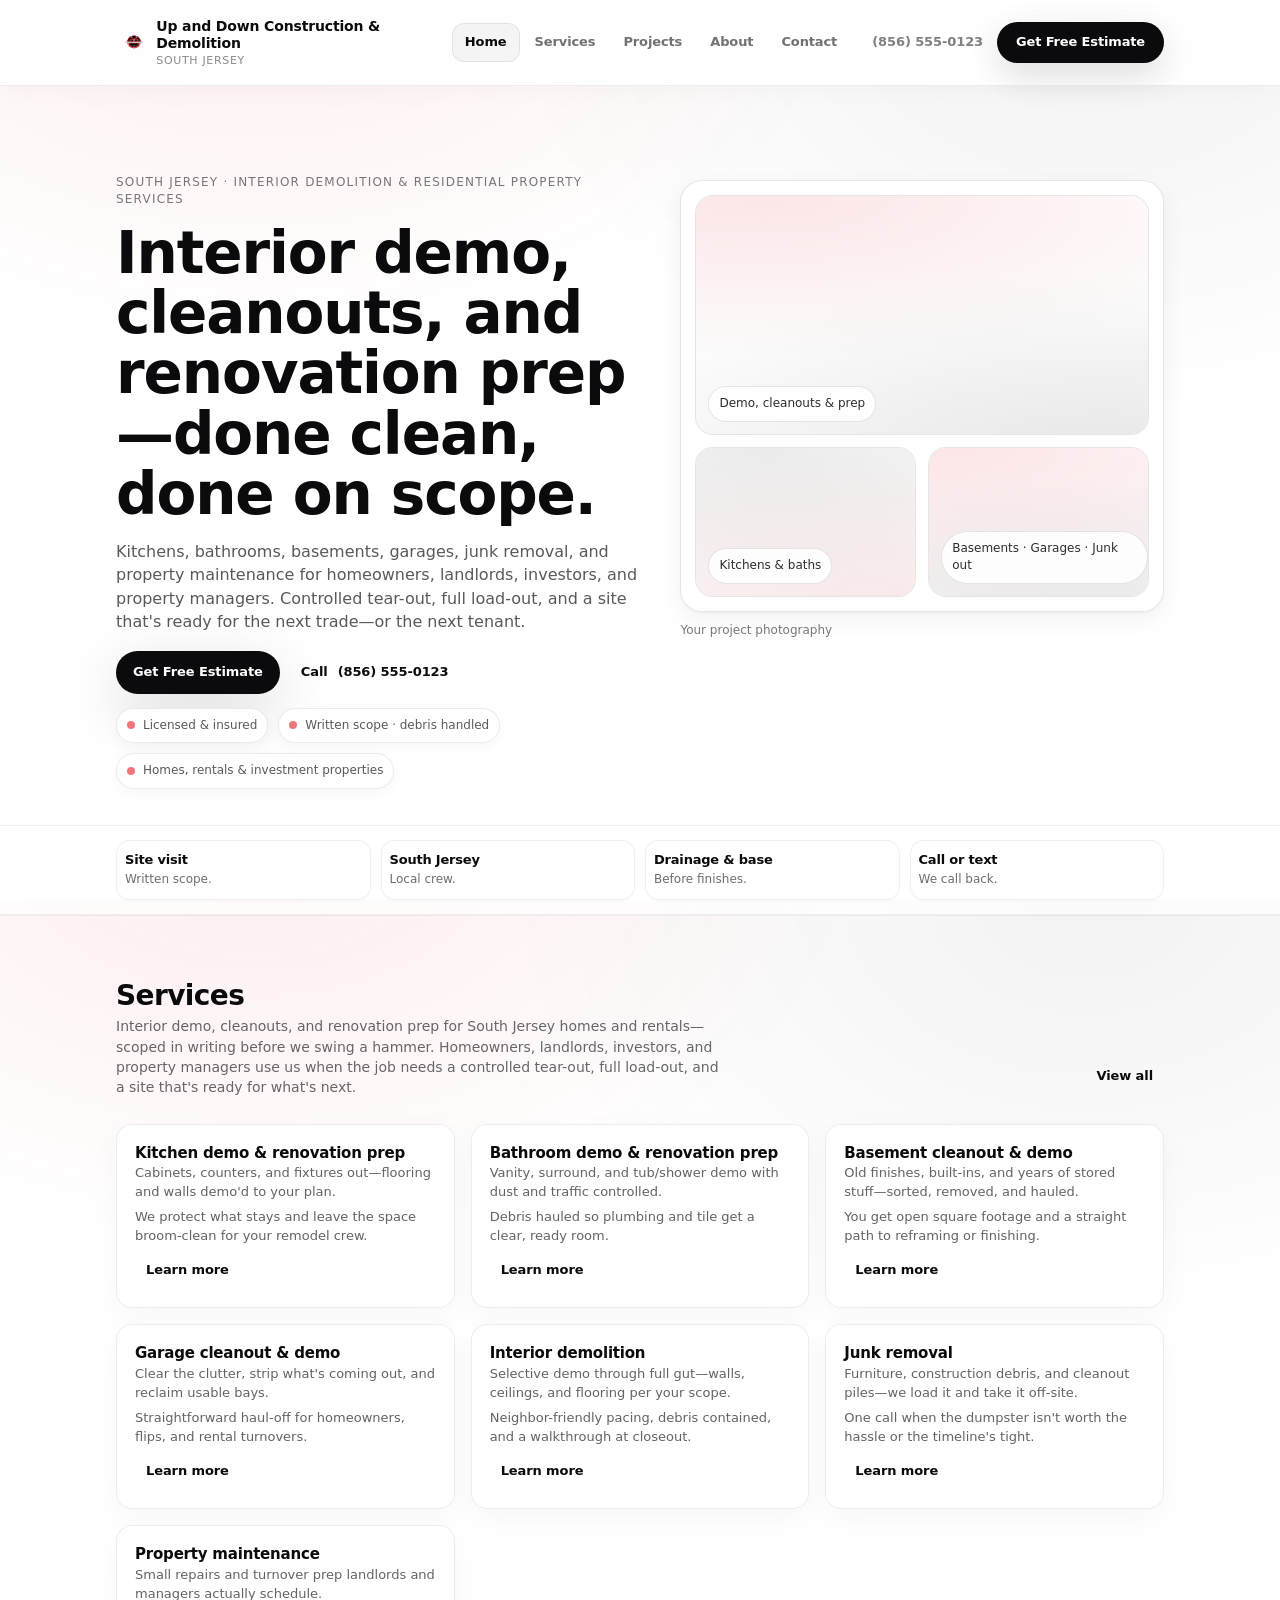
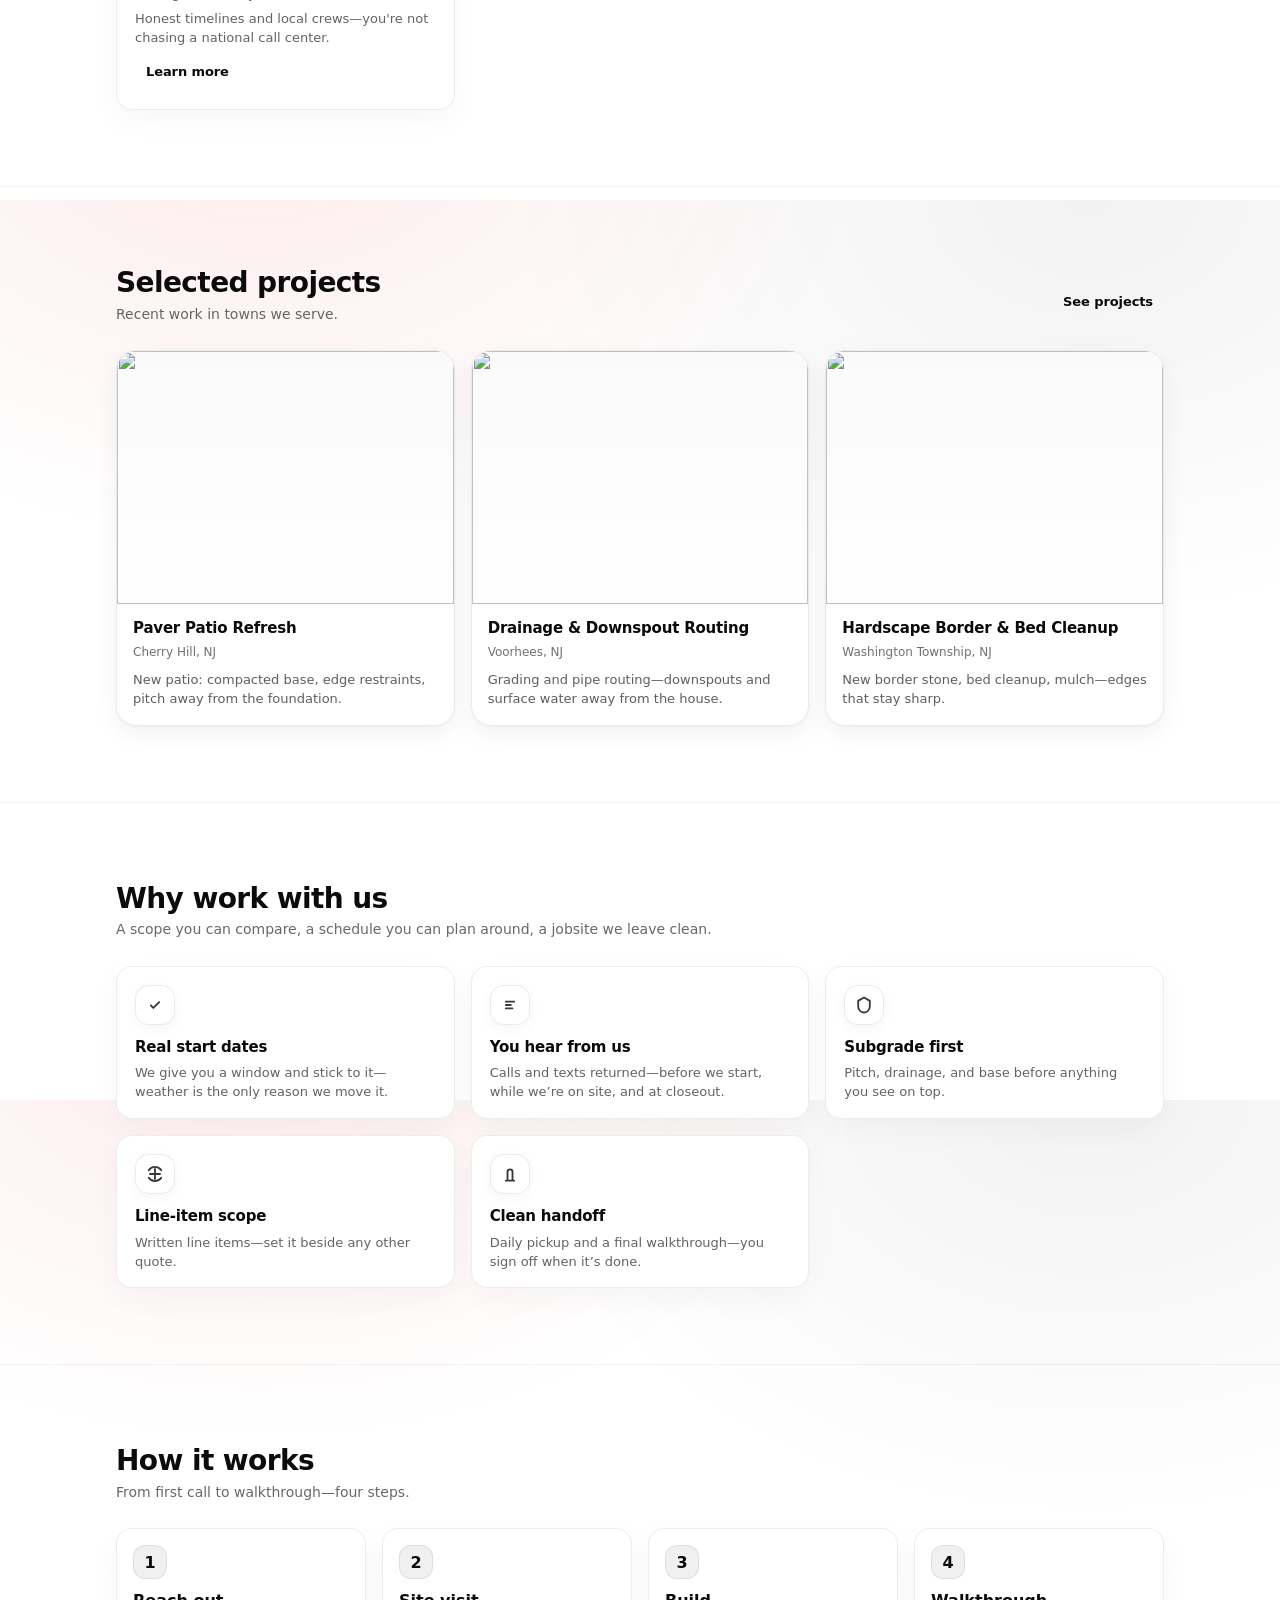
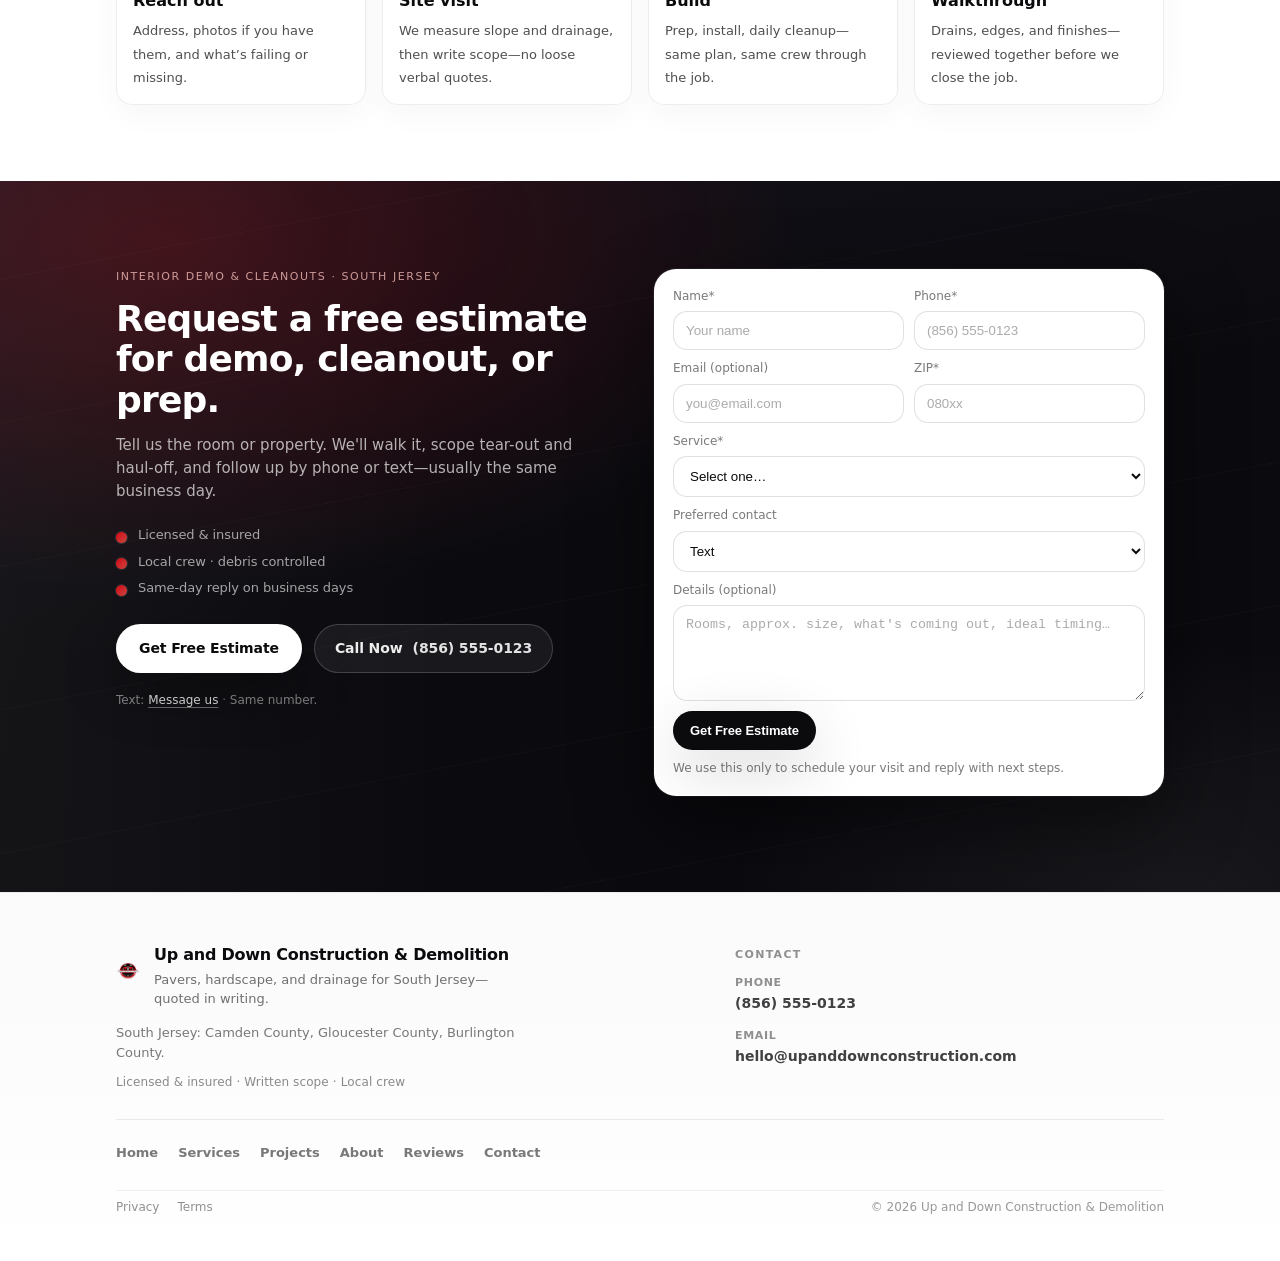
==== commit 0bb639d7: "Align estimate forms with interior demo and property services Update service dropdown options and CT" ====
--- a/index.html
+++ b/index.html
@@ -267,14 +267,14 @@
         <div class="container">
           <div class="cta-final__inner">
             <div class="cta-final__copy">
-              <p class="cta-final__eyebrow">Scheduling site visits · South Jersey</p>
-              <h2 class="cta-final__headline">Get a written estimate on your property.</h2>
+              <p class="cta-final__eyebrow">Interior demo &amp; cleanouts · South Jersey</p>
+              <h2 class="cta-final__headline">Request a free estimate for demo, cleanout, or prep.</h2>
               <p class="cta-final__support">
-                We visit, scope the work, and follow up by phone or text—usually the same business day.
+                Tell us the room or property. We'll walk it, scope tear-out and haul-off, and follow up by phone or text—usually the same business day.
               </p>
               <ul class="cta-final__trust" aria-label="Trust and professionalism">
                 <li>Licensed &amp; insured</li>
-                <li>Local crew</li>
+                <li>Local crew · debris controlled</li>
                 <li>Same-day reply on business days</li>
               </ul>
               <div class="cta-final__actions">
@@ -307,15 +307,17 @@
                       <input id="zip" name="zip" inputmode="numeric" placeholder="080xx" required />
                     </div>
                     <div class="field" style="grid-column:1 / -1">
-                      <label for="projectType">Project type*</label>
+                      <label for="projectType">Service*</label>
                       <select id="projectType" name="projectType" required>
                         <option value="">Select one…</option>
-                        <option>Pavers</option>
-                        <option>Hardscaping</option>
-                        <option>Drainage</option>
-                        <option>Grading</option>
-                        <option>Mulch / bed refresh</option>
-                        <option>Other exterior project</option>
+                        <option>Kitchen demo</option>
+                        <option>Bathroom demo</option>
+                        <option>Basement cleanout / demo</option>
+                        <option>Garage cleanout / demo</option>
+                        <option>Interior demolition</option>
+                        <option>Junk removal</option>
+                        <option>Property maintenance</option>
+                        <option>Other</option>
                       </select>
                     </div>
                     <div class="field" style="grid-column:1 / -1">
@@ -328,13 +330,13 @@
                     </div>
                     <div class="field" style="grid-column:1 / -1">
                       <label for="details">Details (optional)</label>
-                      <textarea id="details" name="details" placeholder="Scope, timing, and any notes…"></textarea>
+                      <textarea id="details" name="details" placeholder="Rooms, approx. size, what's coming out, ideal timing…"></textarea>
                     </div>
                   </div>
 
                   <div class="form-actions">
                     <button class="btn primary" type="submit">Get Free Estimate</button>
-                    <div class="fineprint">We use this only to schedule your visit.</div>
+                    <div class="fineprint">We use this only to schedule your visit and reply with next steps.</div>
                   </div>
                   <div class="success" data-form-success role="status"></div>
                   <div class="error" data-form-error role="alert"></div>
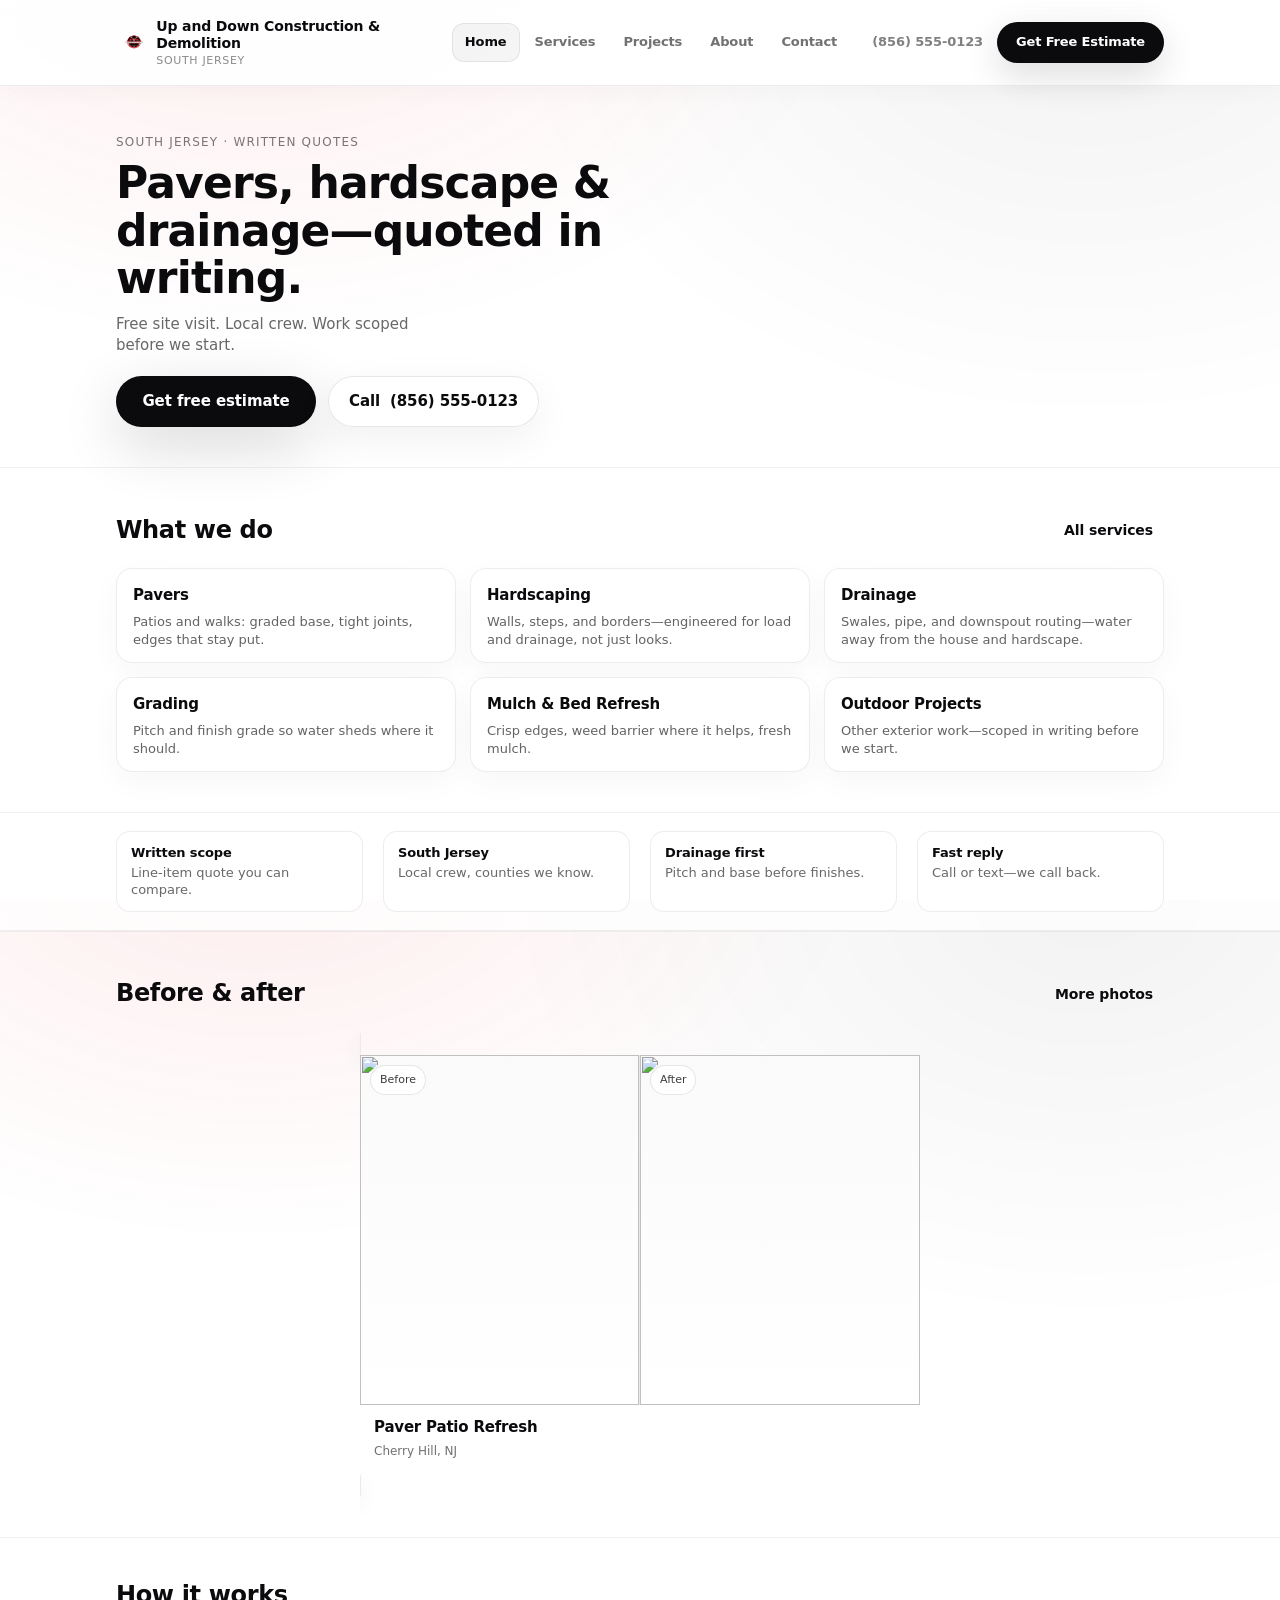
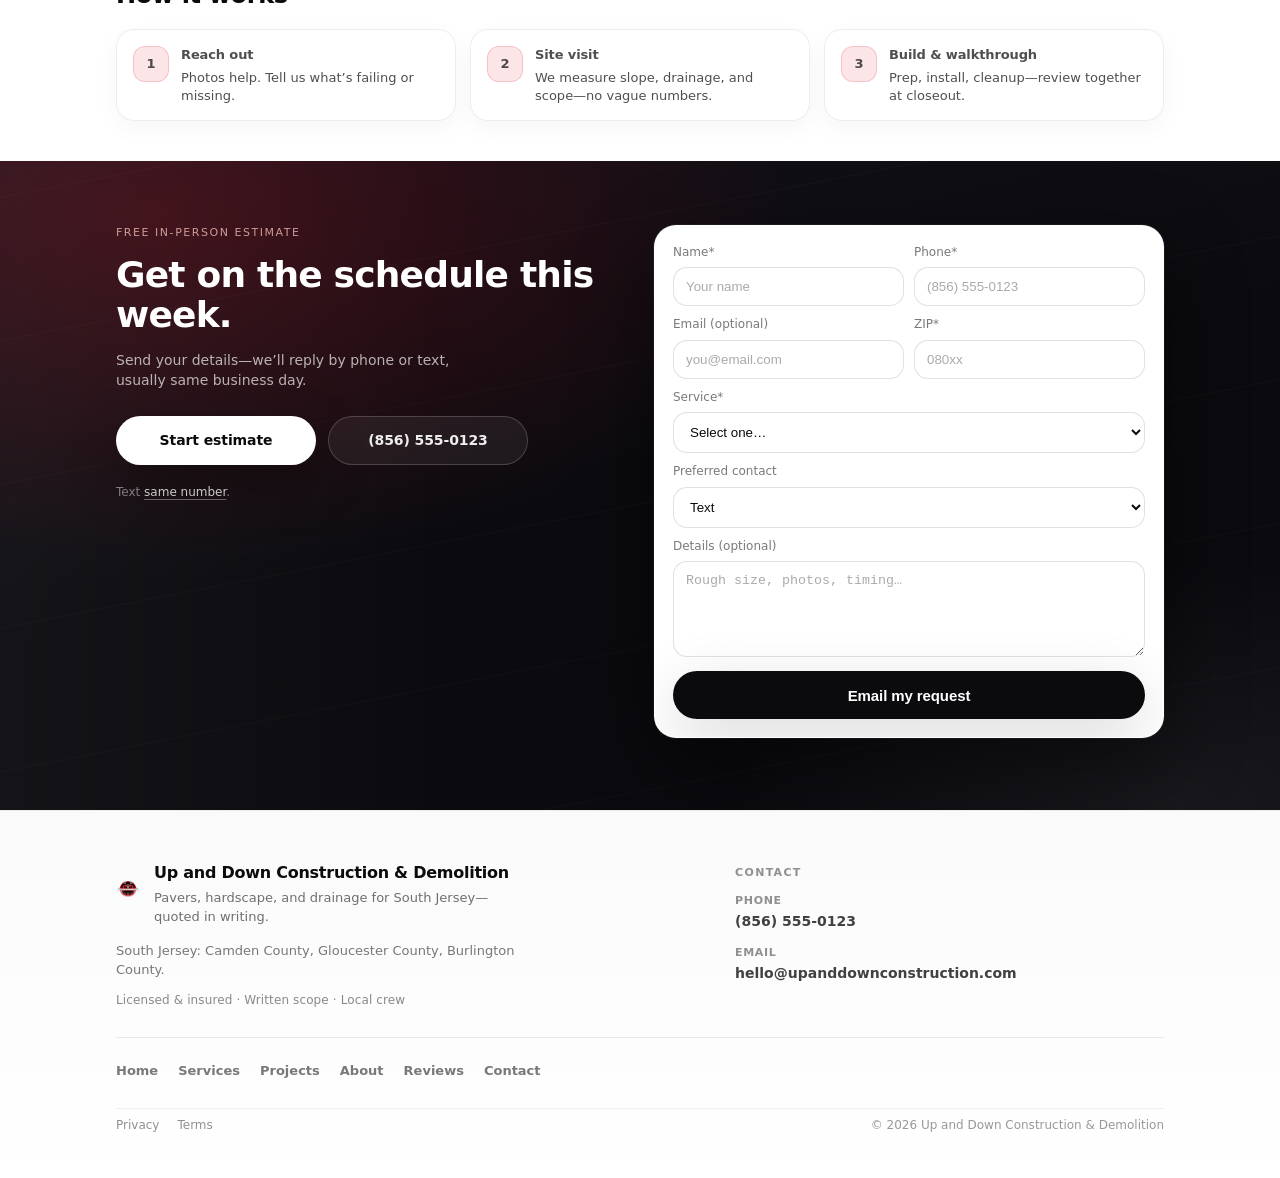
==== commit b2cc7341: "Refactor homepage for mobile-first, condensed layout Reorder sections for conversion (hero, services" ====
--- a/index.html
+++ b/index.html
@@ -19,277 +19,97 @@
   <body>
     <div data-header></div>
 
-    <main id="main">
-      <!-- 1) Hero -->
-      <section class="hero hero--premium">
+    <main id="main" class="main--home">
+      <!-- 2) Hero -->
+      <section class="hero hero--home" aria-label="Introduction">
         <div class="container">
-          <div class="hero-grid hero-grid--premium">
-            <div class="hero-premium">
-              <div class="eyebrow">South Jersey · Interior demolition &amp; residential property services</div>
-              <h1 class="h1 h1--premium">Interior demo, cleanouts, and renovation prep—done clean, done on scope.</h1>
-              <p class="lead lead--premium">
-                Kitchens, bathrooms, basements, garages, junk removal, and property maintenance for homeowners, landlords, investors, and property managers. Controlled tear-out, full load-out, and a site that's ready for the next trade—or the next tenant.
-              </p>
-
-              <div class="hero-ctas">
-                <a class="btn primary" data-scroll-to="estimate" href="#estimate">Get Free Estimate</a>
-                <a class="btn btn--text" data-phone-link href="tel:+18565550123">Call <span data-phone-display>(856) 555-0123</span></a>
-              </div>
-
-              <div class="hero-trust" aria-label="Trust indicators">
-                <div class="trustchip">Licensed &amp; insured</div>
-                <div class="trustchip">Written scope · debris handled</div>
-                <div class="trustchip">Homes, rentals &amp; investment properties</div>
-              </div>
-            </div>
-
-            <div class="hero-visual" aria-hidden="true">
-              <div class="hero-visual__frame">
-                <div class="hero-visual__tile hero-visual__tile--lg">
-                  <div class="hero-visual__ph"></div>
-                  <div class="hero-visual__label">Demo, cleanouts &amp; prep</div>
-                </div>
-                <div class="hero-visual__row">
-                  <div class="hero-visual__tile">
-                    <div class="hero-visual__ph hero-visual__ph--alt"></div>
-                    <div class="hero-visual__label">Kitchens &amp; baths</div>
-                  </div>
-                  <div class="hero-visual__tile">
-                    <div class="hero-visual__ph hero-visual__ph--alt2"></div>
-                    <div class="hero-visual__label">Basements · Garages · Junk out</div>
-                  </div>
-                </div>
-              </div>
-              <div class="hero-visual__note">Your project photography</div>
-            </div>
+          <p class="eyebrow eyebrow--home"><span data-nav-region>South Jersey</span> · Written quotes</p>
+          <h1 class="h1 h1--home">Pavers, hardscape &amp; drainage—quoted in writing.</h1>
+          <p class="lead lead--home">Free site visit. Local crew. Work scoped before we start.</p>
+          <div class="hero-ctas hero-ctas--stack">
+            <a class="btn primary btn--touch" data-scroll-to="estimate" href="#estimate">Get free estimate</a>
+            <a class="btn btn--touch" data-phone-link href="tel:+18565550123">Call <span data-phone-display>(856) 555-0123</span></a>
           </div>
         </div>
       </section>
 
-      <!-- 2) Trust / credibility strip -->
-      <section class="trust-strip" aria-label="Trust and credibility">
+      <!-- 3) Services -->
+      <section class="section section--home section--divider" aria-labelledby="svc-heading">
         <div class="container">
-          <div class="trust-strip__inner">
-            <div class="trust-item"><span class="trust-label">Site visit</span><span class="trust-sub">Written scope.</span></div>
-            <div class="trust-item"><span class="trust-label">South Jersey</span><span class="trust-sub">Local crew.</span></div>
-            <div class="trust-item"><span class="trust-label">Drainage &amp; base</span><span class="trust-sub">Before finishes.</span></div>
-            <div class="trust-item"><span class="trust-label">Call or text</span><span class="trust-sub">We call back.</span></div>
+          <div class="section-head section-head--home">
+            <h2 id="svc-heading">What we do</h2>
+            <a class="btn btn--text btn--text--home" href="services.html">All services</a>
           </div>
+          <div class="services-grid--home" data-services data-services-max="6" aria-label="Core services"></div>
         </div>
       </section>
 
-      <!-- 3) Services grid -->
-      <section class="section section--tight section--divider">
+      <!-- 4) Trust strip -->
+      <section class="trust-strip trust-strip--home" aria-label="Why homeowners choose us">
         <div class="container">
-          <div class="section-head section-head--premium">
-            <div>
-              <h2>Services</h2>
-              <p>
-                Interior demo, cleanouts, and renovation prep for South Jersey homes and rentals—scoped in writing before we swing a hammer.
-                Homeowners, landlords, investors, and property managers use us when the job needs a controlled tear-out, full load-out, and a site that's ready for what's next.
-              </p>
-            </div>
-            <a class="btn btn--text" href="services.html">View all</a>
-          </div>
-          <div class="grid3 grid3--premium services-grid" aria-label="Core services">
-            <div class="card card--premium card--service">
-              <h3>Kitchen demo &amp; renovation prep</h3>
-              <p class="service-card__desc">Cabinets, counters, and fixtures out—flooring and walls demo'd to your plan.</p>
-              <p class="service-card__desc">We protect what stays and leave the space broom-clean for your remodel crew.</p>
-              <a class="btn btn--text service-card__cta" href="services.html">Learn more</a>
-            </div>
-            <div class="card card--premium card--service">
-              <h3>Bathroom demo &amp; renovation prep</h3>
-              <p class="service-card__desc">Vanity, surround, and tub/shower demo with dust and traffic controlled.</p>
-              <p class="service-card__desc">Debris hauled so plumbing and tile get a clear, ready room.</p>
-              <a class="btn btn--text service-card__cta" href="services.html">Learn more</a>
-            </div>
-            <div class="card card--premium card--service">
-              <h3>Basement cleanout &amp; demo</h3>
-              <p class="service-card__desc">Old finishes, built-ins, and years of stored stuff—sorted, removed, and hauled.</p>
-              <p class="service-card__desc">You get open square footage and a straight path to reframing or finishing.</p>
-              <a class="btn btn--text service-card__cta" href="services.html">Learn more</a>
-            </div>
-            <div class="card card--premium card--service">
-              <h3>Garage cleanout &amp; demo</h3>
-              <p class="service-card__desc">Clear the clutter, strip what's coming out, and reclaim usable bays.</p>
-              <p class="service-card__desc">Straightforward haul-off for homeowners, flips, and rental turnovers.</p>
-              <a class="btn btn--text service-card__cta" href="services.html">Learn more</a>
-            </div>
-            <div class="card card--premium card--service">
-              <h3>Interior demolition</h3>
-              <p class="service-card__desc">Selective demo through full gut—walls, ceilings, and flooring per your scope.</p>
-              <p class="service-card__desc">Neighbor-friendly pacing, debris contained, and a walkthrough at closeout.</p>
-              <a class="btn btn--text service-card__cta" href="services.html">Learn more</a>
-            </div>
-            <div class="card card--premium card--service">
-              <h3>Junk removal</h3>
-              <p class="service-card__desc">Furniture, construction debris, and cleanout piles—we load it and take it off-site.</p>
-              <p class="service-card__desc">One call when the dumpster isn't worth the hassle or the timeline's tight.</p>
-              <a class="btn btn--text service-card__cta" href="services.html">Learn more</a>
-            </div>
-            <div class="card card--premium card--service">
-              <h3>Property maintenance</h3>
-              <p class="service-card__desc">Small repairs and turnover prep landlords and managers actually schedule.</p>
-              <p class="service-card__desc">Honest timelines and local crews—you're not chasing a national call center.</p>
-              <a class="btn btn--text service-card__cta" href="services.html">Learn more</a>
-            </div>
-          </div>
+          <ul class="trust-list">
+            <li class="trust-list__item"><span class="trust-list__label">Written scope</span> Line-item quote you can compare.</li>
+            <li class="trust-list__item"><span class="trust-list__label">South Jersey</span> Local crew, counties we know.</li>
+            <li class="trust-list__item"><span class="trust-list__label">Drainage first</span> Pitch and base before finishes.</li>
+            <li class="trust-list__item"><span class="trust-list__label">Fast reply</span> Call or text—we call back.</li>
+          </ul>
         </div>
       </section>
 
-      <!-- 4) Featured projects -->
-      <section class="section section--divider">
+      <!-- 5) Before / after preview -->
+      <section class="section section--home section--divider" aria-labelledby="ba-heading">
         <div class="container">
-          <div class="section-head section-head--premium">
-            <div>
-              <h2>Selected projects</h2>
-              <p>Recent work in towns we serve.</p>
-            </div>
-            <a class="btn btn--text" href="projects.html">See projects</a>
+          <div class="section-head section-head--home">
+            <h2 id="ba-heading">Before &amp; after</h2>
+            <a class="btn btn--text btn--text--home" href="projects.html">More photos</a>
           </div>
-          <div class="projects-grid" aria-label="Project previews" data-featured-projects>
-            <!-- populated from site.json -->
-            <a class="project-card" href="projects.html" aria-label="Paver Patio Refresh — view projects">
-              <div class="project-media">
-                <div class="project-img project-img--ph" aria-hidden="true"></div>
-              </div>
-              <div class="project-body">
-                <div class="project-title">Paver Patio Refresh</div>
-                <div class="project-meta">Cherry Hill, NJ</div>
-                <div class="project-desc">New patio: compacted base, edge restraints, pitch away from the house.</div>
-              </div>
-            </a>
-          </div>
-        </div>
-      </section>
-
-      <!-- 5) Why choose us -->
-      <section class="section section--divider">
-        <div class="container">
-          <div class="section-head section-head--premium">
-            <div>
-              <h2>Why work with us</h2>
-              <p>A scope you can compare, a schedule you can plan around, a jobsite we leave clean.</p>
-            </div>
-          </div>
-          <div class="why-grid">
-            <div class="card card--premium why-card">
-              <div class="why-card__icon" aria-hidden="true">
-                <svg viewBox="0 0 24 24" fill="none">
-                  <path d="M7 12.5l3 3 7-7" stroke="currentColor" stroke-width="2.2" stroke-linecap="round" stroke-linejoin="round"/>
-                </svg>
-              </div>
-              <h3>Real start dates</h3>
-              <p>We give you a window and stick to it—weather is the only reason we move it.</p>
-            </div>
-
-            <div class="card card--premium why-card">
-              <div class="why-card__icon" aria-hidden="true">
-                <svg viewBox="0 0 24 24" fill="none">
-                  <path d="M7 8h10M7 12h6M7 16h8" stroke="currentColor" stroke-width="2.2" stroke-linecap="round"/>
-                </svg>
-              </div>
-              <h3>You hear from us</h3>
-              <p>Calls and texts returned—before we start, while we’re on site, and at closeout.</p>
-            </div>
-
-            <div class="card card--premium why-card">
-              <div class="why-card__icon" aria-hidden="true">
-                <svg viewBox="0 0 24 24" fill="none">
-                  <path d="M12 3l7 4v6c0 5-3 8-7 8s-7-3-7-8V7l7-4z" stroke="currentColor" stroke-width="2.2" stroke-linejoin="round"/>
-                </svg>
-              </div>
-              <h3>Subgrade first</h3>
-              <p>Pitch, drainage, and base before anything you see on top.</p>
-            </div>
-
-            <div class="card card--premium why-card">
-              <div class="why-card__icon" aria-hidden="true">
-                <svg viewBox="0 0 24 24" fill="none">
-                  <path d="M12 6v12M6 12h12" stroke="currentColor" stroke-width="2.2" stroke-linecap="round"/>
-                  <path d="M4.5 7.5C6.2 5 8.8 3.5 12 3.5s5.8 1.5 7.5 4M4.5 16.5c1.7 2.5 4.3 4 7.5 4s5.8-1.5 7.5-4" stroke="currentColor" stroke-width="2.2" stroke-linecap="round"/>
-                </svg>
-              </div>
-              <h3>Line-item scope</h3>
-              <p>Written line items—set it beside any other quote.</p>
-            </div>
-
-            <div class="card card--premium why-card">
-              <div class="why-card__icon" aria-hidden="true">
-                <svg viewBox="0 0 24 24" fill="none">
-                  <path d="M7 20h10M9 20V9.5a3 3 0 1 1 6 0V20" stroke="currentColor" stroke-width="2.2" stroke-linecap="round" stroke-linejoin="round"/>
-                </svg>
-              </div>
-              <h3>Clean handoff</h3>
-              <p>Daily pickup and a final walkthrough—you sign off when it’s done.</p>
-            </div>
-          </div>
+          <div data-ba-preview class="ba-preview"></div>
         </div>
       </section>
 
       <!-- 6) Process -->
-      <section class="section section--divider">
+      <section class="section section--home section--divider" aria-labelledby="steps-heading">
         <div class="container">
-          <div class="section-head section-head--premium">
-            <div>
-              <h2>How it works</h2>
-              <p>From first call to walkthrough—four steps.</p>
-            </div>
-          </div>
-          <div class="steps steps--premium">
-            <div class="step step--premium">
-              <div class="num num--premium">1</div>
-              <b>Reach out</b>
-              <span>Address, photos if you have them, and what’s failing or missing.</span>
-            </div>
-            <div class="step step--premium">
-              <div class="num num--premium">2</div>
-              <b>Site visit</b>
-              <span>We measure slope and drainage, then write scope—no loose verbal quotes.</span>
-            </div>
-            <div class="step step--premium">
-              <div class="num num--premium">3</div>
-              <b>Build</b>
-              <span>Prep, install, daily cleanup—same plan, same crew through the job.</span>
-            </div>
-            <div class="step step--premium">
-              <div class="num num--premium">4</div>
-              <b>Walkthrough</b>
-              <span>Drains, edges, and finishes—reviewed together before we close the job.</span>
-            </div>
-          </div>
+          <h2 id="steps-heading" class="section-title--home">How it works</h2>
+          <ol class="steps steps--home">
+            <li class="step step--home">
+              <span class="step--home__num">1</span>
+              <span class="step--home__title">Reach out</span>
+              <span class="step--home__text">Photos help. Tell us what’s failing or missing.</span>
+            </li>
+            <li class="step step--home">
+              <span class="step--home__num">2</span>
+              <span class="step--home__title">Site visit</span>
+              <span class="step--home__text">We measure slope, drainage, and scope—no vague numbers.</span>
+            </li>
+            <li class="step step--home">
+              <span class="step--home__num">3</span>
+              <span class="step--home__title">Build &amp; walkthrough</span>
+              <span class="step--home__text">Prep, install, cleanup—review together at closeout.</span>
+            </li>
+          </ol>
         </div>
       </section>
 
       <!-- 7) Final CTA -->
-      <section class="cta-final cta-final--premium" id="estimate" aria-label="Request a free estimate">
+      <section class="cta-final cta-final--premium cta-final--home" id="estimate" aria-label="Request a free estimate">
         <div class="container">
-          <div class="cta-final__inner">
+          <div class="cta-final__inner cta-final__inner--home">
             <div class="cta-final__copy">
-              <p class="cta-final__eyebrow">Interior demo &amp; cleanouts · South Jersey</p>
-              <h2 class="cta-final__headline">Request a free estimate for demo, cleanout, or prep.</h2>
-              <p class="cta-final__support">
-                Tell us the room or property. We'll walk it, scope tear-out and haul-off, and follow up by phone or text—usually the same business day.
-              </p>
-              <ul class="cta-final__trust" aria-label="Trust and professionalism">
-                <li>Licensed &amp; insured</li>
-                <li>Local crew · debris controlled</li>
-                <li>Same-day reply on business days</li>
-              </ul>
+              <p class="cta-final__eyebrow">Free in-person estimate</p>
+              <h2 class="cta-final__headline">Get on the schedule this week.</h2>
+              <p class="cta-final__support cta-final__support--short">Send your details—we’ll reply by phone or text, usually same business day.</p>
               <div class="cta-final__actions">
-                <a class="btn primary cta-final__primary" href="#estimate-form">Get Free Estimate</a>
-                <a class="btn cta-final__secondary" data-phone-link href="tel:+18565550123">Call Now <span class="cta-final__phone" data-phone-display>(856) 555-0123</span></a>
+                <a class="btn primary cta-final__primary btn--touch" href="#estimate-form">Start estimate</a>
+                <a class="btn cta-final__secondary btn--touch" data-phone-link href="tel:+18565550123"><span data-phone-display>(856) 555-0123</span></a>
               </div>
-              <p class="cta-final__fine">
-                Text: <a class="cta-final__link" data-sms-link href="sms:+18565550123">Message us</a><span class="cta-final__fine-dot" aria-hidden="true"> · </span>Same number.
-              </p>
+              <p class="cta-final__fine">Text <a class="cta-final__link" data-sms-link href="sms:+18565550123">same number</a>.</p>
             </div>
 
             <div class="panel panel--light cta-final__panel" id="estimate-form" aria-label="Estimate form">
               <div class="panel-inner">
                 <form data-estimate-form>
-                  <div class="formgrid">
+                  <div class="formgrid formgrid--home">
                     <div class="field">
                       <label for="name">Name*</label>
                       <input id="name" name="name" autocomplete="name" placeholder="Your name" required />
@@ -306,21 +126,20 @@
                       <label for="zip">ZIP*</label>
                       <input id="zip" name="zip" inputmode="numeric" placeholder="080xx" required />
                     </div>
-                    <div class="field" style="grid-column:1 / -1">
+                    <div class="field field--full">
                       <label for="projectType">Service*</label>
                       <select id="projectType" name="projectType" required>
                         <option value="">Select one…</option>
-                        <option>Kitchen demo</option>
-                        <option>Bathroom demo</option>
-                        <option>Basement cleanout / demo</option>
-                        <option>Garage cleanout / demo</option>
-                        <option>Interior demolition</option>
-                        <option>Junk removal</option>
-                        <option>Property maintenance</option>
+                        <option>Pavers</option>
+                        <option>Hardscaping</option>
+                        <option>Drainage</option>
+                        <option>Grading</option>
+                        <option>Mulch &amp; bed refresh</option>
+                        <option>Outdoor projects</option>
                         <option>Other</option>
                       </select>
                     </div>
-                    <div class="field" style="grid-column:1 / -1">
+                    <div class="field field--full">
                       <label for="contactPref">Preferred contact</label>
                       <select id="contactPref" name="contactPref">
                         <option>Text</option>
@@ -328,15 +147,14 @@
                         <option>Either</option>
                       </select>
                     </div>
-                    <div class="field" style="grid-column:1 / -1">
+                    <div class="field field--full">
                       <label for="details">Details (optional)</label>
-                      <textarea id="details" name="details" placeholder="Rooms, approx. size, what's coming out, ideal timing…"></textarea>
+                      <textarea id="details" name="details" placeholder="Rough size, photos, timing…"></textarea>
                     </div>
                   </div>
 
-                  <div class="form-actions">
-                    <button class="btn primary" type="submit">Get Free Estimate</button>
-                    <div class="fineprint">We use this only to schedule your visit and reply with next steps.</div>
+                  <div class="form-actions form-actions--home">
+                    <button class="btn primary btn--touch btn--submit-home" type="submit">Email my request</button>
                   </div>
                   <div class="success" data-form-success role="status"></div>
                   <div class="error" data-form-error role="alert"></div>
@@ -351,4 +169,3 @@
     <div data-footer></div>
   </body>
 </html>
-
--- a/styles.css
+++ b/styles.css
@@ -194,18 +194,34 @@
   flex-shrink:0;
 }
 .nav-phone{
-  display:none;
-  font-size:13px;
-  font-weight:600;
+  display:inline-flex;
+  align-items:center;
+  justify-content:center;
+  min-height:44px;
+  padding:10px 14px;
+  border-radius:999px;
+  border:1px solid var(--border);
+  background:rgba(255,255,255,.92);
+  box-shadow:0 2px 10px rgba(0,0,0,.04);
+  font-size:13px;
+  font-weight:650;
   letter-spacing:-.1px;
-  color:rgba(11,11,14,.52);
-  padding:8px 2px;
+  color:var(--text);
   white-space:nowrap;
-  transition: color var(--duration) var(--ease-out);
-}
-.nav-phone:hover{color:var(--text)}
+  transition: color var(--duration) var(--ease-out), background var(--duration) var(--ease-out), border-color var(--duration) var(--ease-out), box-shadow var(--duration) var(--ease-out);
+}
+.nav-phone:hover{color:var(--text); background:#fff; border-color:rgba(10,10,10,.12)}
 @media (min-width: 981px){
-  .nav-phone{display:inline-flex; align-items:center}
+  .nav-phone{
+    min-height:auto;
+    padding:8px 2px;
+    border:none;
+    background:transparent;
+    box-shadow:none;
+    font-weight:600;
+    color:rgba(11,11,14,.52);
+  }
+  .nav-phone:hover{background:transparent}
 }
 .nav-cta.btn.primary{
   padding:10px 18px;
@@ -213,6 +229,10 @@
   font-weight:650;
   letter-spacing:-.15px;
   box-shadow: 0 12px 36px rgba(0,0,0,.14);
+  min-height:44px;
+}
+@media (min-width: 981px){
+  .nav-cta.btn.primary{min-height:auto}
 }
 .btn{
   display:inline-flex;
@@ -1162,3 +1182,256 @@
   .trust-strip__inner{grid-template-columns:1fr}
 }
 
+/* —— Homepage: mobile-first, condensed —— */
+.btn--touch{
+  min-height:48px;
+  padding:14px 20px;
+  font-size:15px;
+  border-radius:999px;
+  width:100%;
+  justify-content:center;
+}
+@media (min-width: 640px){
+  .btn--touch{width:auto; min-width:min(100%, 200px)}
+}
+.hero-ctas--stack{
+  flex-direction:column;
+  align-items:stretch;
+  margin-top:20px;
+  gap:12px;
+}
+@media (min-width: 640px){
+  .hero-ctas--stack{
+    flex-direction:row;
+    flex-wrap:wrap;
+    align-items:center;
+  }
+  .hero-ctas--stack .btn--touch{width:auto}
+}
+
+.main--home .section--home{
+  padding:40px 0;
+}
+.main--home .section--home.section--tight{
+  padding-top:36px;
+}
+
+.hero--home{
+  padding:24px 0 32px;
+}
+@media (min-width: 981px){
+  .hero--home{padding:48px 0 40px}
+}
+.eyebrow--home{
+  margin:0 0 8px;
+}
+.h1--home{
+  font-size:clamp(28px, 7.2vw, 44px);
+  line-height:1.08;
+  letter-spacing:-.85px;
+  margin:0 0 12px;
+  max-width:18ch;
+}
+@media (min-width: 640px){
+  .h1--home{max-width:22ch}
+}
+.lead--home{
+  margin:0;
+  font-size:15px;
+  line-height:1.4;
+  color:rgba(11,11,14,.62);
+  max-width:36ch;
+}
+
+.section-head--home{
+  align-items:center;
+  margin-bottom:16px;
+}
+.section-head--home h2{
+  margin:0;
+  font-size:clamp(20px, 4.5vw, 24px);
+  letter-spacing:-.35px;
+}
+.btn--text--home{
+  font-size:14px;
+  font-weight:650;
+  padding:10px 12px;
+  min-height:44px;
+  align-items:center;
+}
+
+.section-title--home{
+  margin:0 0 16px;
+  font-size:clamp(20px, 4.5vw, 24px);
+  letter-spacing:-.35px;
+}
+
+.services-grid--home{
+  display:grid;
+  grid-template-columns:1fr;
+  gap:12px;
+}
+@media (min-width: 560px){
+  .services-grid--home{grid-template-columns:repeat(2,1fr)}
+}
+@media (min-width: 900px){
+  .services-grid--home{grid-template-columns:repeat(3,1fr); gap:14px}
+}
+.services-grid--home .card--service{
+  min-height:0;
+  padding:16px 16px 14px;
+}
+.services-grid--home .card--service h3{
+  font-size:15px;
+}
+.services-grid--home .service-card__desc{
+  margin-top:6px;
+  font-size:13px;
+  line-height:1.35;
+  display:-webkit-box;
+  -webkit-line-clamp:3;
+  line-clamp:3;
+  -webkit-box-orient:vertical;
+  overflow:hidden;
+}
+
+.trust-strip--home{
+  padding:18px 0;
+  border-top:1px solid rgba(10,10,10,.06);
+  border-bottom:1px solid rgba(10,10,10,.06);
+  background:rgba(255,255,255,.78);
+}
+.trust-list{
+  list-style:none;
+  margin:0;
+  padding:0;
+  display:grid;
+  gap:12px;
+}
+@media (min-width: 720px){
+  .trust-list{
+    grid-template-columns:repeat(2,1fr);
+    gap:14px 20px;
+  }
+}
+@media (min-width: 980px){
+  .trust-list{grid-template-columns:repeat(4,1fr)}
+}
+.trust-list__item{
+  margin:0;
+  padding:12px 14px;
+  border-radius:var(--radius-md);
+  border:1px solid rgba(10,10,10,.07);
+  background:rgba(255,255,255,.95);
+  font-size:13px;
+  line-height:1.35;
+  color:rgba(11,11,14,.62);
+}
+.trust-list__label{
+  display:block;
+  font-weight:650;
+  color:var(--text);
+  font-size:13px;
+  margin-bottom:2px;
+  letter-spacing:-.15px;
+}
+
+.ba-preview__inner{
+  max-width:560px;
+  margin:0 auto;
+}
+.ba-preview__card .project-media{
+  aspect-ratio:16 / 10;
+}
+.project-body--compact{
+  padding:12px 14px 14px;
+}
+.project-body--compact .project-desc{display:none}
+
+.steps--home{
+  list-style:none;
+  margin:0;
+  padding:0;
+  display:grid;
+  gap:12px;
+}
+@media (min-width: 720px){
+  .steps--home{grid-template-columns:repeat(3,1fr); gap:14px}
+}
+.step--home{
+  display:grid;
+  grid-template-columns:auto 1fr;
+  grid-template-rows:auto auto;
+  column-gap:12px;
+  row-gap:4px;
+  padding:16px;
+  border-radius:var(--radius-lg);
+  border:1px solid rgba(10,10,10,.07);
+  background:rgba(255,255,255,.96);
+  box-shadow:0 8px 24px rgba(0,0,0,.04);
+}
+.step--home__num{
+  grid-row:1 / 3;
+  width:36px;
+  height:36px;
+  border-radius:12px;
+  display:grid;
+  place-items:center;
+  font-weight:750;
+  font-size:14px;
+  background:rgba(225,6,19,.10);
+  border:1px solid rgba(225,6,19,.16);
+  color:var(--text);
+}
+.step--home__title{
+  font-weight:650;
+  font-size:14px;
+  letter-spacing:-.12px;
+  color:var(--text);
+}
+.step--home__text{
+  grid-column:2;
+  font-size:13px;
+  line-height:1.35;
+  color:rgba(11,11,14,.58);
+}
+
+.main--home #estimate{
+  scroll-margin-top:76px;
+}
+
+.cta-final--home{
+  padding:48px 0 56px;
+}
+@media (min-width: 981px){
+  .cta-final--home{padding:64px 0 72px}
+}
+.cta-final__support--short{
+  max-width:40ch;
+  font-size:14px;
+  line-height:1.45;
+}
+.cta-final__inner--home{
+  gap:20px;
+}
+.formgrid--home .field--full{
+  grid-column:1 / -1;
+}
+.form-actions--home{
+  margin-top:14px;
+  flex-direction:column;
+  align-items:stretch;
+}
+.form-actions--home .btn--submit-home{
+  width:100%;
+  justify-content:center;
+}
+
+@media (max-width: 980px){
+  .nav{padding:10px 0; gap:12px}
+  .nav-cta.btn.primary{
+    padding:12px 14px;
+    font-size:13px;
+  }
+}
+
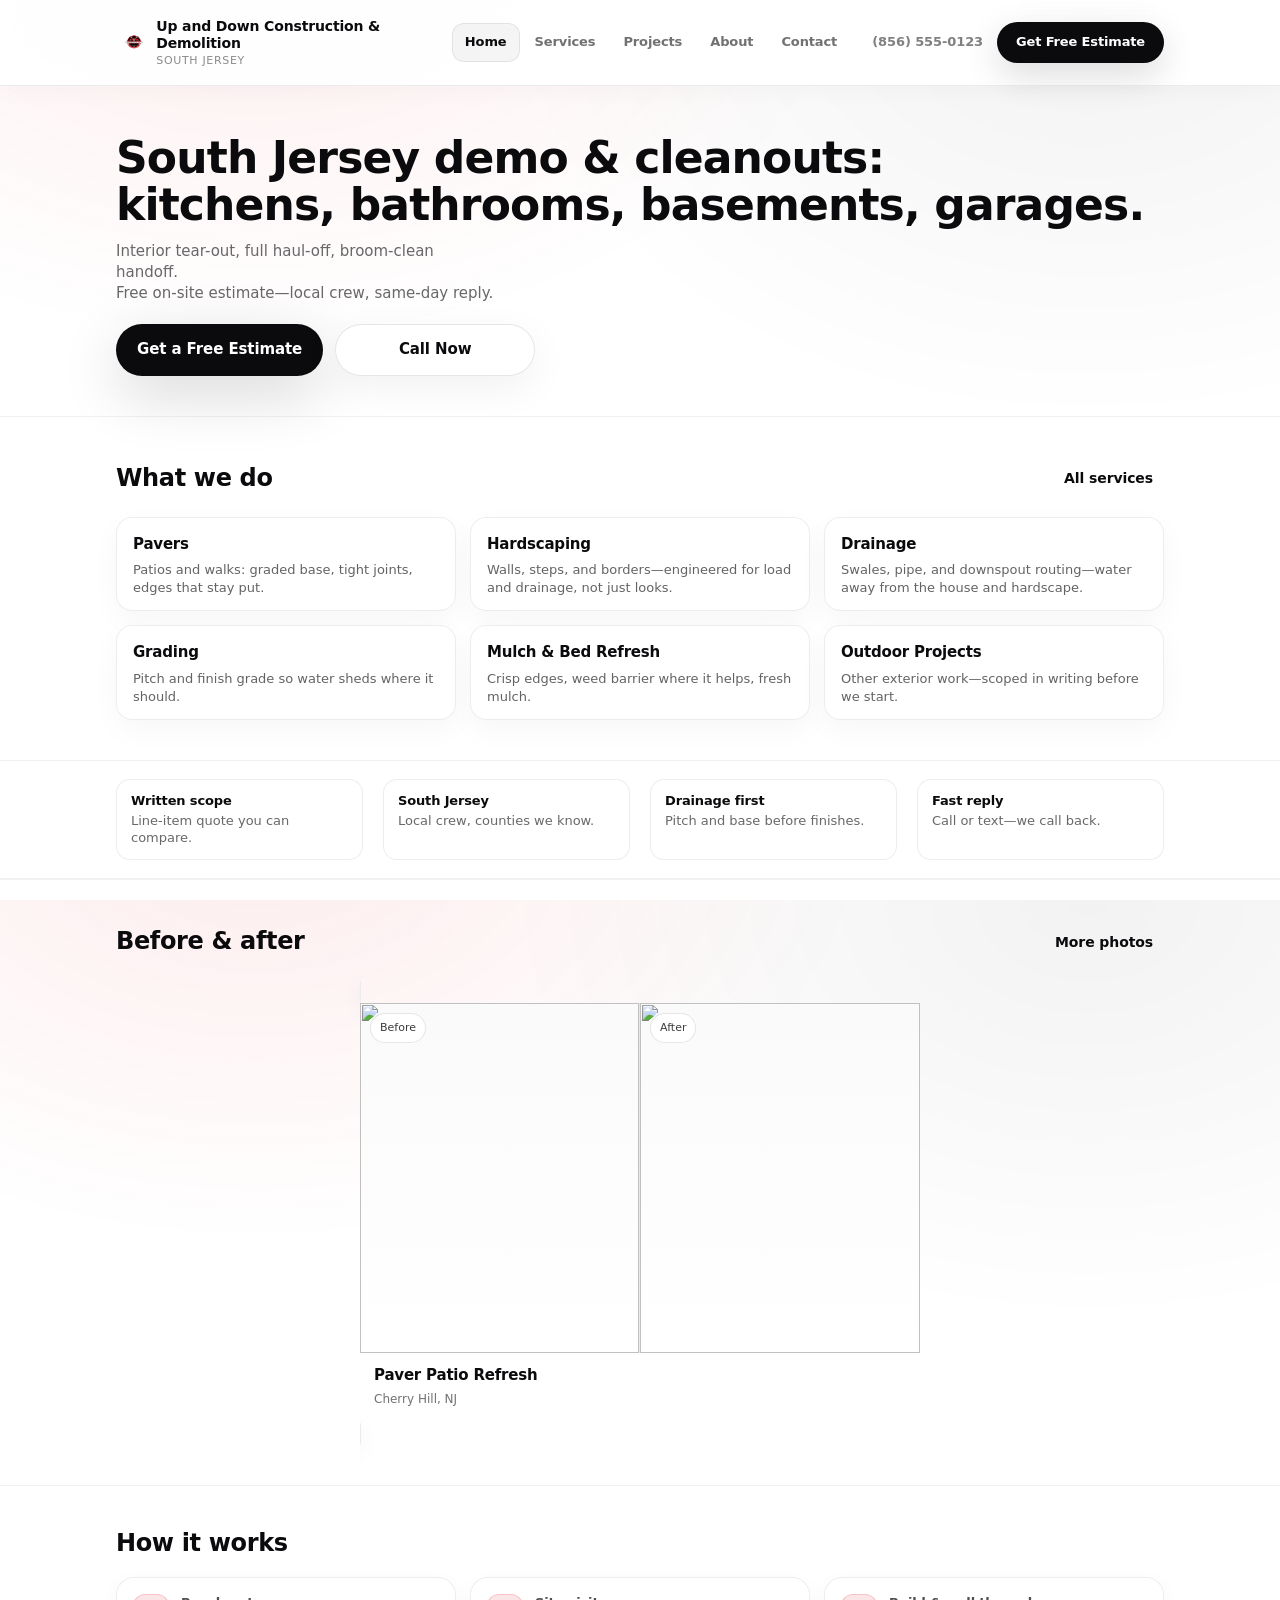
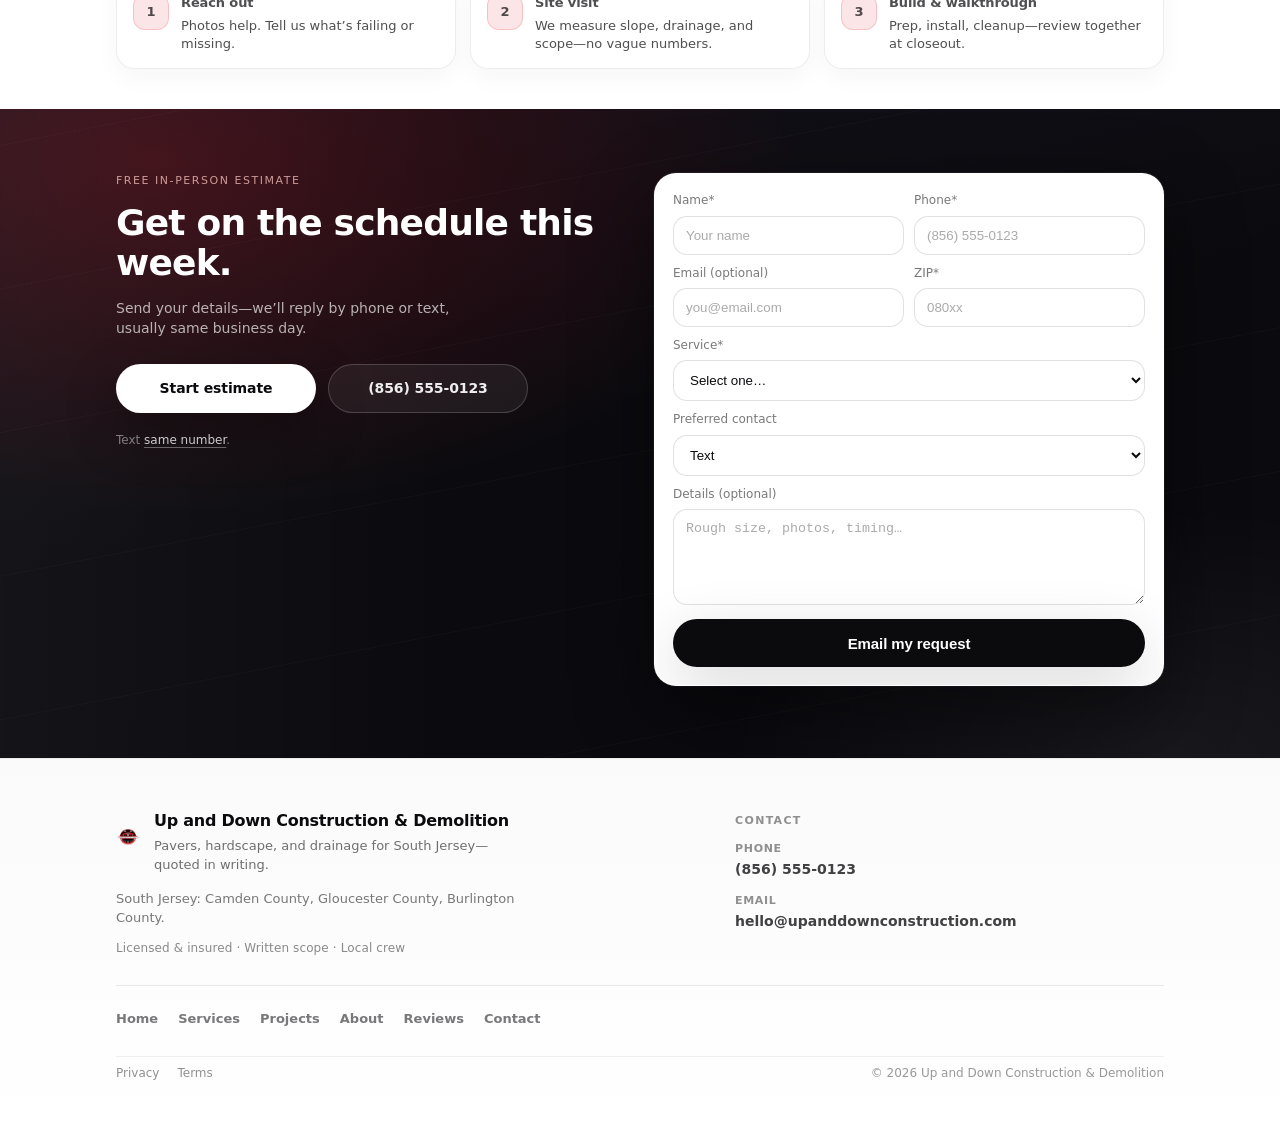
==== commit 53c7a38c: "Rewrite home hero for mobile demo/cleanout positioning Two-line headline and subhead with South Jers" ====
--- a/index.html
+++ b/index.html
@@ -23,12 +23,17 @@
       <!-- 2) Hero -->
       <section class="hero hero--home" aria-label="Introduction">
         <div class="container">
-          <p class="eyebrow eyebrow--home"><span data-nav-region>South Jersey</span> · Written quotes</p>
-          <h1 class="h1 h1--home">Pavers, hardscape &amp; drainage—quoted in writing.</h1>
-          <p class="lead lead--home">Free site visit. Local crew. Work scoped before we start.</p>
+          <h1 class="h1 h1--home">
+            <span class="hero__line">South Jersey demo &amp; cleanouts:</span>
+            <span class="hero__line">kitchens, bathrooms, basements, garages.</span>
+          </h1>
+          <p class="lead lead--home">
+            <span class="hero__line">Interior tear-out, full haul-off, broom-clean handoff.</span>
+            <span class="hero__line">Free on-site estimate—local crew, same-day reply.</span>
+          </p>
           <div class="hero-ctas hero-ctas--stack">
-            <a class="btn primary btn--touch" data-scroll-to="estimate" href="#estimate">Get free estimate</a>
-            <a class="btn btn--touch" data-phone-link href="tel:+18565550123">Call <span data-phone-display>(856) 555-0123</span></a>
+            <a class="btn primary btn--touch" data-scroll-to="estimate" href="#estimate">Get a Free Estimate</a>
+            <a class="btn btn--touch" data-phone-link href="tel:+18565550123">Call Now</a>
           </div>
         </div>
       </section>
--- a/styles.css
+++ b/styles.css
@@ -1222,8 +1222,11 @@
 @media (min-width: 981px){
   .hero--home{padding:48px 0 40px}
 }
-.eyebrow--home{
-  margin:0 0 8px;
+.hero--home .h1--home{
+  max-width:none;
+}
+.hero__line{
+  display:block;
 }
 .h1--home{
   font-size:clamp(28px, 7.2vw, 44px);
@@ -1234,6 +1237,9 @@
 }
 @media (min-width: 640px){
   .h1--home{max-width:22ch}
+}
+.hero--home .lead--home{
+  max-width:40ch;
 }
 .lead--home{
   margin:0;
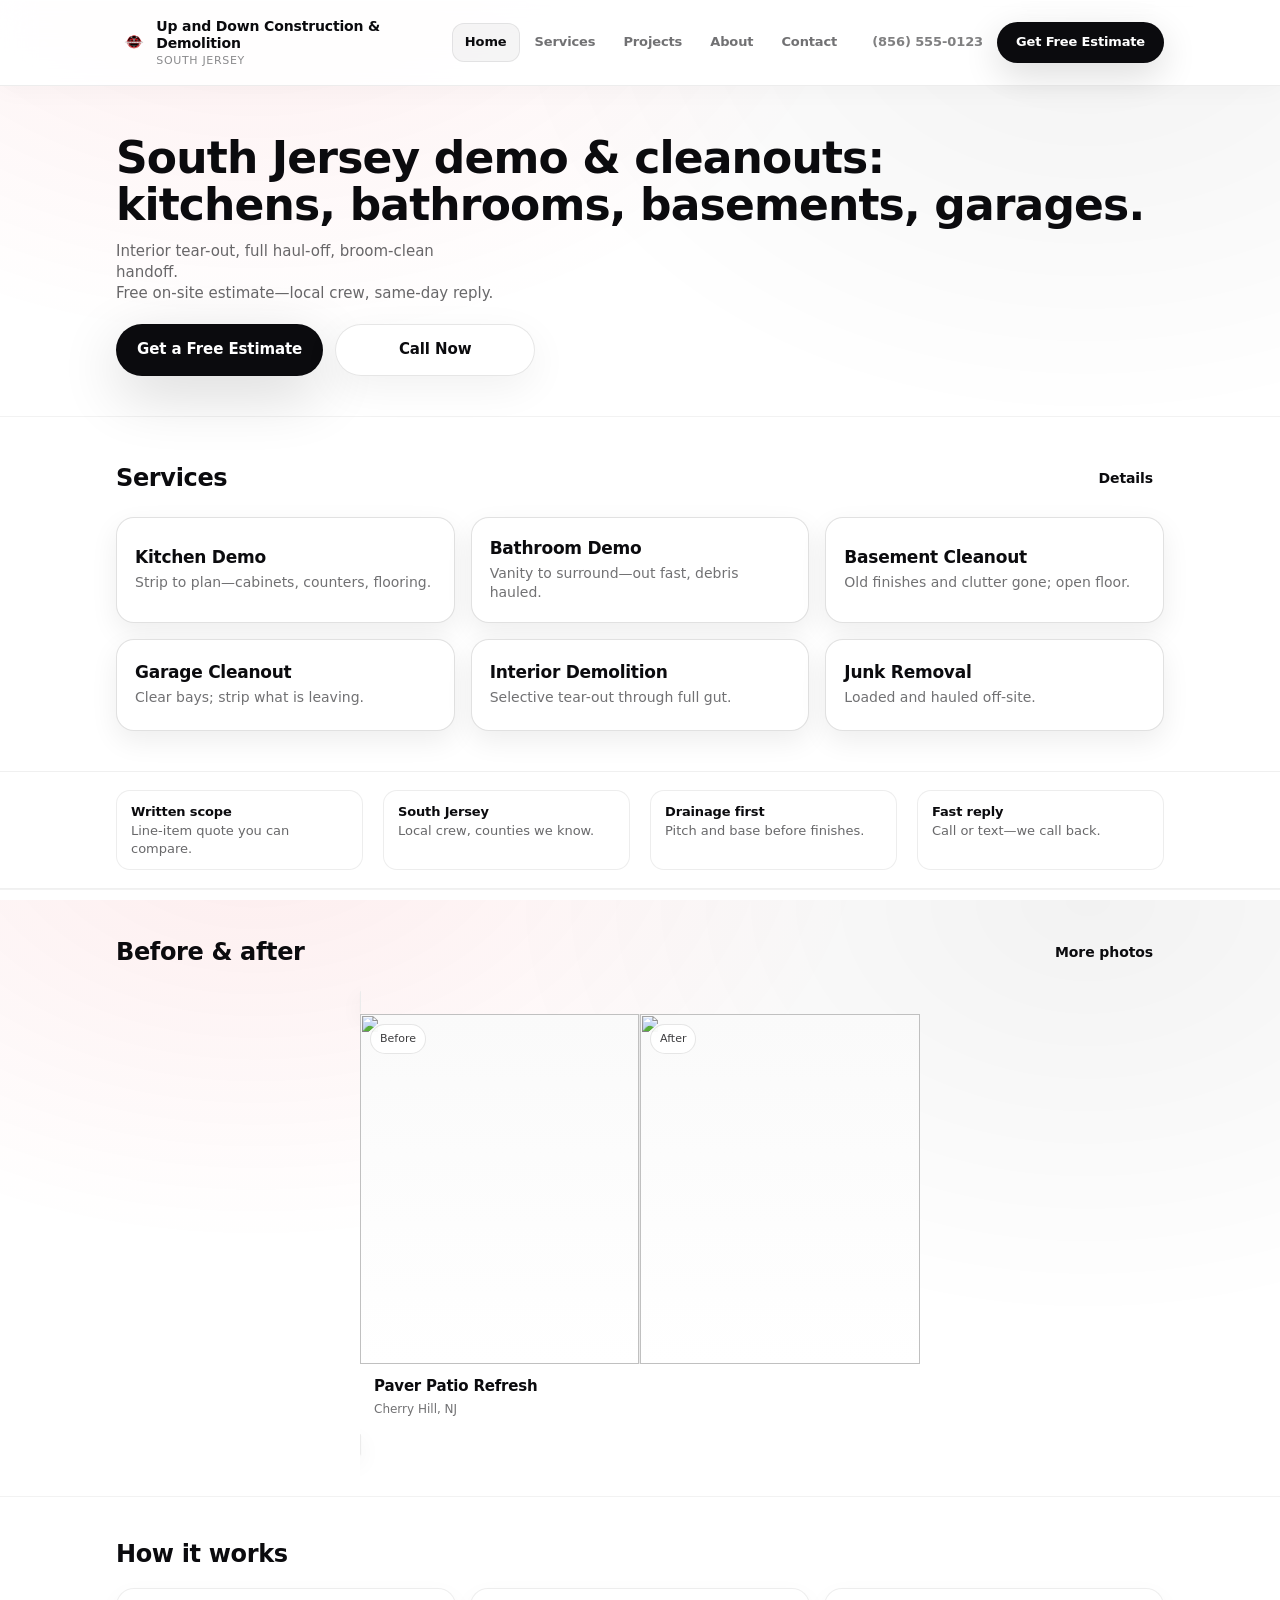
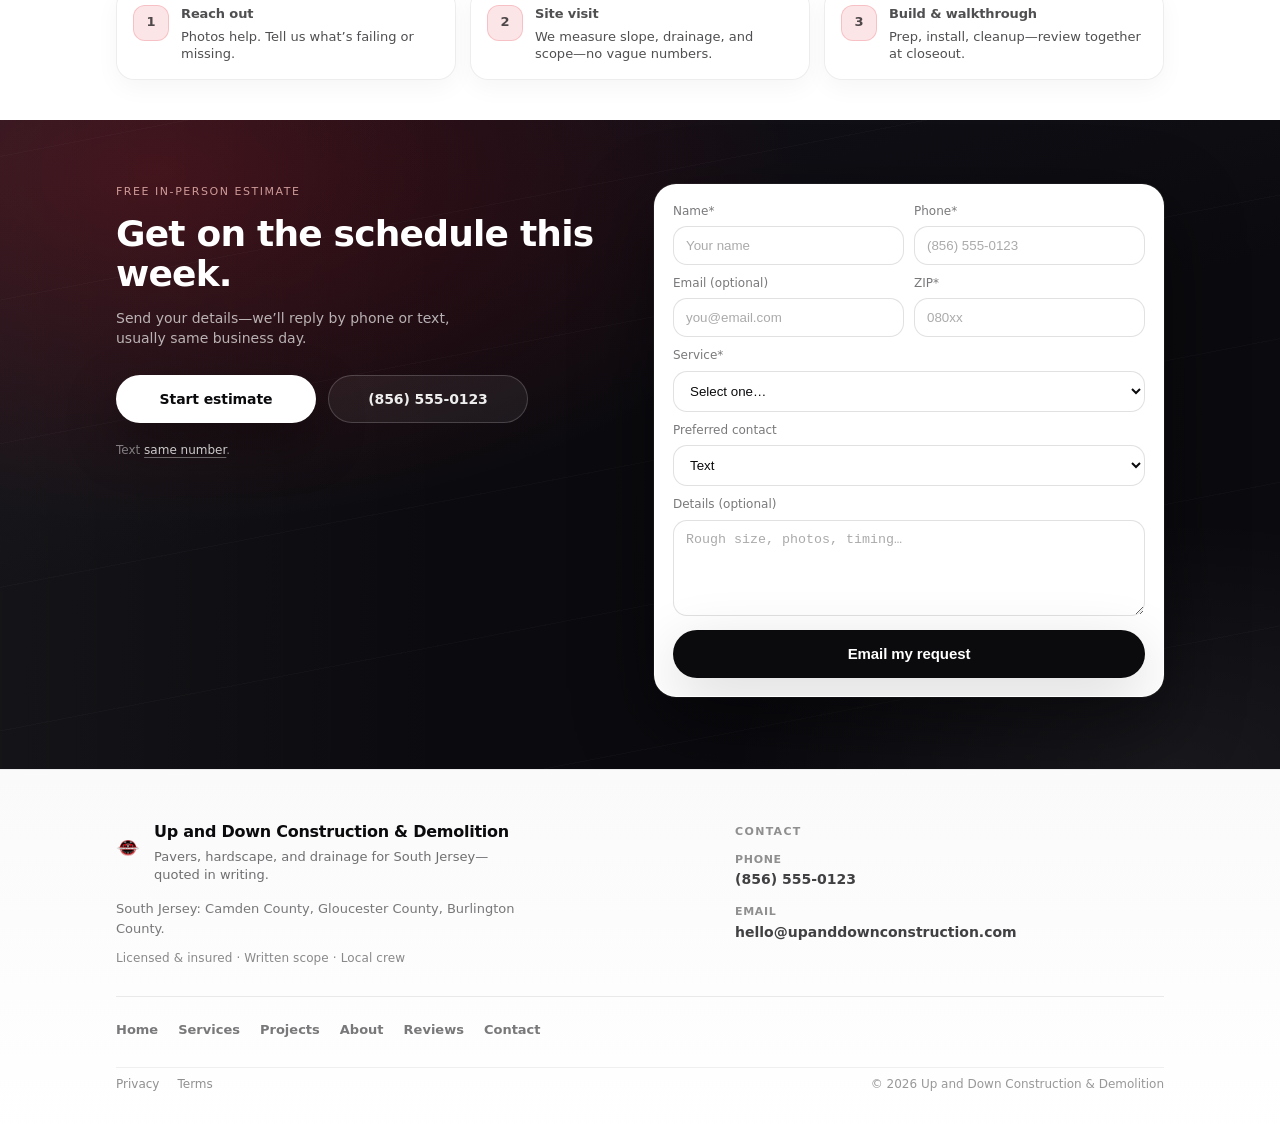
==== commit 9f6520b4: "Add mobile-optimized static services tiles on home Replace JSON-driven grid with six full-width tap " ====
--- a/index.html
+++ b/index.html
@@ -42,10 +42,47 @@
       <section class="section section--home section--divider" aria-labelledby="svc-heading">
         <div class="container">
           <div class="section-head section-head--home">
-            <h2 id="svc-heading">What we do</h2>
-            <a class="btn btn--text btn--text--home" href="services.html">All services</a>
-          </div>
-          <div class="services-grid--home" data-services data-services-max="6" aria-label="Core services"></div>
+            <h2 id="svc-heading">Services</h2>
+            <a class="btn btn--text btn--text--home" href="services.html">Details</a>
+          </div>
+          <ul class="services-stack" aria-label="Core services">
+            <li class="services-stack__item">
+              <a class="service-tile" href="services.html">
+                <span class="service-tile__title">Kitchen Demo</span>
+                <span class="service-tile__line">Strip to plan—cabinets, counters, flooring.</span>
+              </a>
+            </li>
+            <li class="services-stack__item">
+              <a class="service-tile" href="services.html">
+                <span class="service-tile__title">Bathroom Demo</span>
+                <span class="service-tile__line">Vanity to surround—out fast, debris hauled.</span>
+              </a>
+            </li>
+            <li class="services-stack__item">
+              <a class="service-tile" href="services.html">
+                <span class="service-tile__title">Basement Cleanout</span>
+                <span class="service-tile__line">Old finishes and clutter gone; open floor.</span>
+              </a>
+            </li>
+            <li class="services-stack__item">
+              <a class="service-tile" href="services.html">
+                <span class="service-tile__title">Garage Cleanout</span>
+                <span class="service-tile__line">Clear bays; strip what is leaving.</span>
+              </a>
+            </li>
+            <li class="services-stack__item">
+              <a class="service-tile" href="services.html">
+                <span class="service-tile__title">Interior Demolition</span>
+                <span class="service-tile__line">Selective tear-out through full gut.</span>
+              </a>
+            </li>
+            <li class="services-stack__item">
+              <a class="service-tile" href="services.html">
+                <span class="service-tile__title">Junk Removal</span>
+                <span class="service-tile__line">Loaded and hauled off-site.</span>
+              </a>
+            </li>
+          </ul>
         </div>
       </section>
 
--- a/styles.css
+++ b/styles.css
@@ -77,6 +77,7 @@
   .card--premium:hover,
   .step--premium:hover,
   .project-card:hover,
+  .service-tile:active,
   .cta-final--premium .cta-final__primary.btn.primary:hover,
   .cta-final--premium .cta-final__secondary.btn:hover{
     transform:none !important;
@@ -1272,33 +1273,68 @@
   letter-spacing:-.35px;
 }
 
-.services-grid--home{
-  display:grid;
-  grid-template-columns:1fr;
-  gap:12px;
-}
-@media (min-width: 560px){
-  .services-grid--home{grid-template-columns:repeat(2,1fr)}
+.services-stack{
+  list-style:none;
+  margin:0;
+  padding:0;
+  display:flex;
+  flex-direction:column;
+  gap:16px;
+}
+.services-stack__item{
+  margin:0;
+  display:flex;
+}
+.services-stack__item .service-tile{
+  flex:1;
+  width:100%;
+}
+@media (min-width: 640px){
+  .services-stack{
+    display:grid;
+    grid-template-columns:repeat(2,1fr);
+    gap:16px;
+  }
 }
 @media (min-width: 900px){
-  .services-grid--home{grid-template-columns:repeat(3,1fr); gap:14px}
-}
-.services-grid--home .card--service{
-  min-height:0;
-  padding:16px 16px 14px;
-}
-.services-grid--home .card--service h3{
-  font-size:15px;
-}
-.services-grid--home .service-card__desc{
-  margin-top:6px;
-  font-size:13px;
+  .services-stack{grid-template-columns:repeat(3,1fr)}
+}
+.service-tile{
+  display:flex;
+  flex-direction:column;
+  justify-content:center;
+  gap:6px;
+  min-height:92px;
+  padding:20px 18px;
+  border-radius:var(--radius-lg);
+  border:1px solid rgba(10,10,10,.12);
+  background:#fff;
+  box-shadow:0 10px 28px rgba(0,0,0,.07);
+  color:inherit;
+  text-decoration:none;
+  -webkit-tap-highlight-color:transparent;
+  transition:border-color var(--duration) var(--ease-out), box-shadow var(--duration) var(--ease-out), transform 0.12s var(--ease-soft);
+}
+.service-tile:hover{
+  border-color:rgba(10,10,10,.16);
+  box-shadow:0 14px 36px rgba(0,0,0,.09);
+}
+.service-tile:active{transform:scale(0.992)}
+.service-tile:focus-visible{
+  outline:2px solid rgba(225,6,19,.45);
+  outline-offset:3px;
+}
+.service-tile__title{
+  font-size:17px;
+  font-weight:700;
+  letter-spacing:-.25px;
+  line-height:1.2;
+  color:var(--text);
+}
+.service-tile__line{
+  font-size:14px;
   line-height:1.35;
-  display:-webkit-box;
-  -webkit-line-clamp:3;
-  line-clamp:3;
-  -webkit-box-orient:vertical;
-  overflow:hidden;
+  color:rgba(11,11,14,.58);
 }
 
 .trust-strip--home{
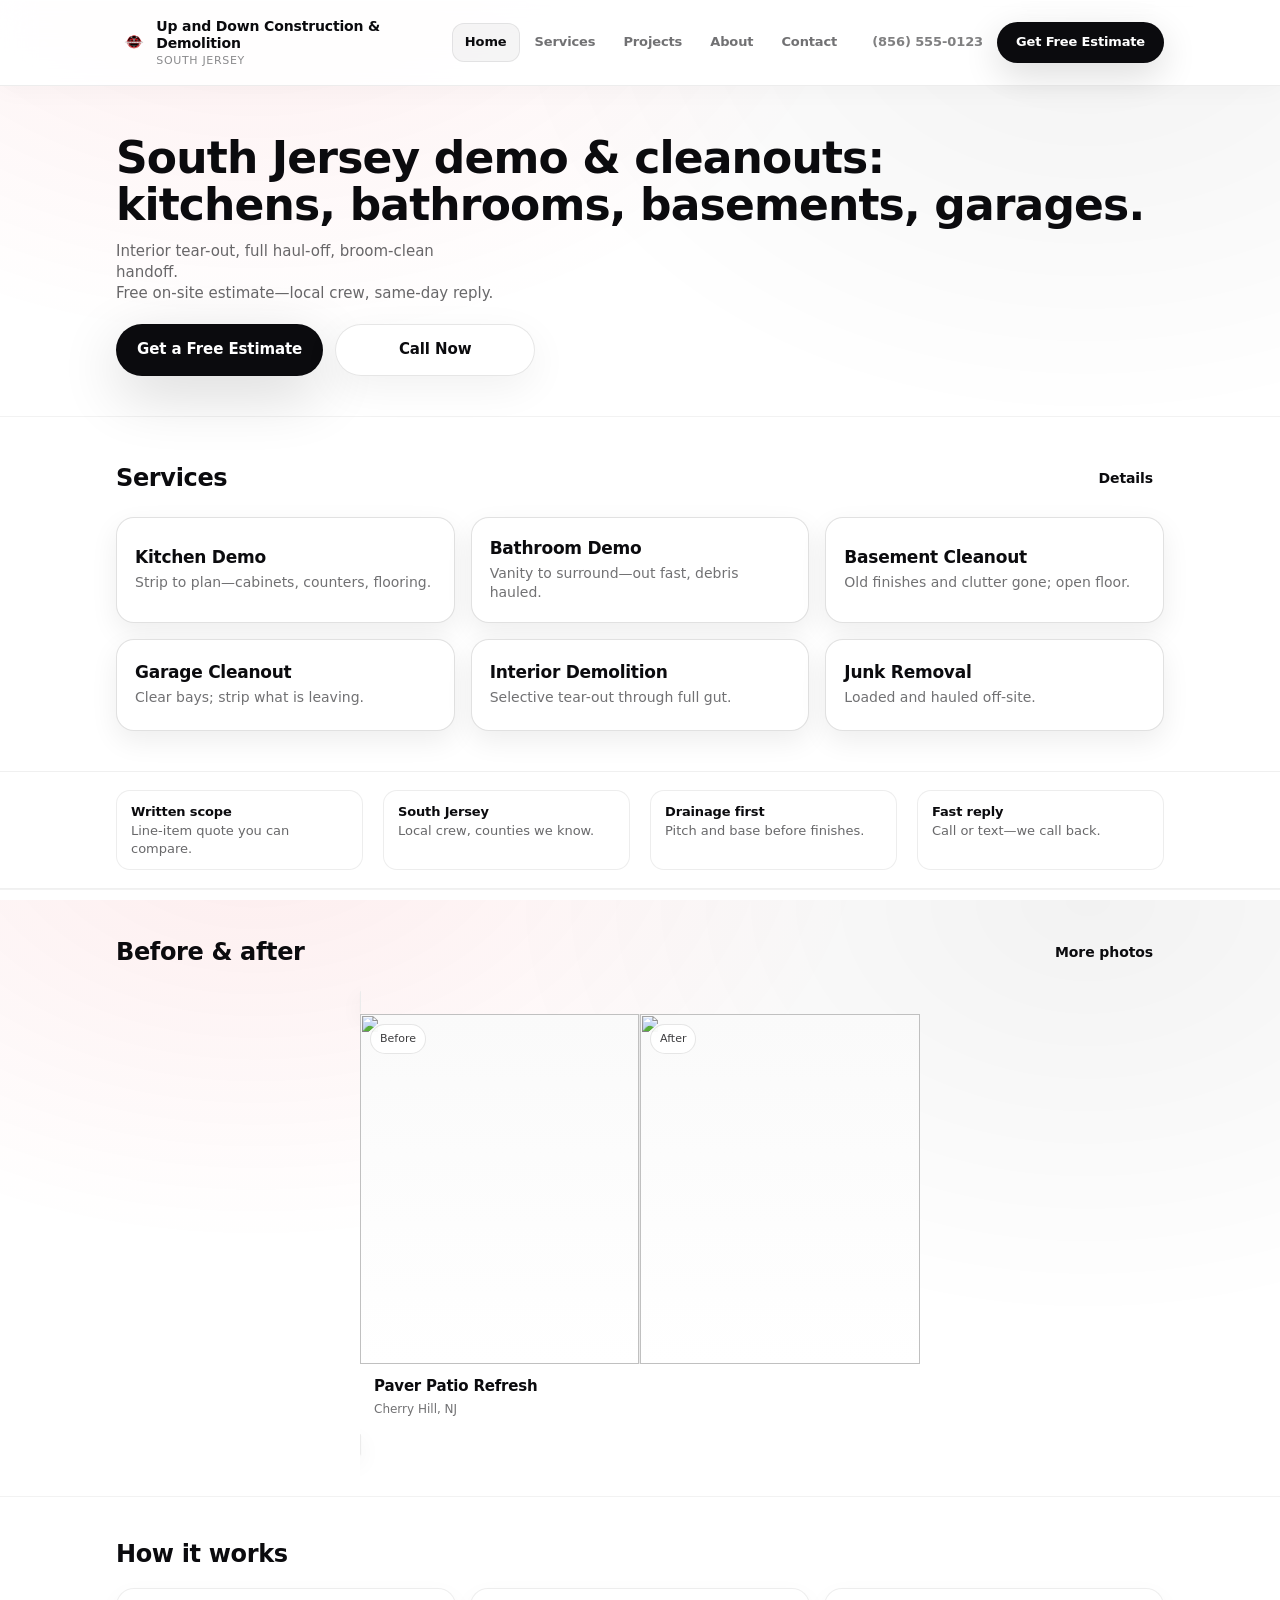
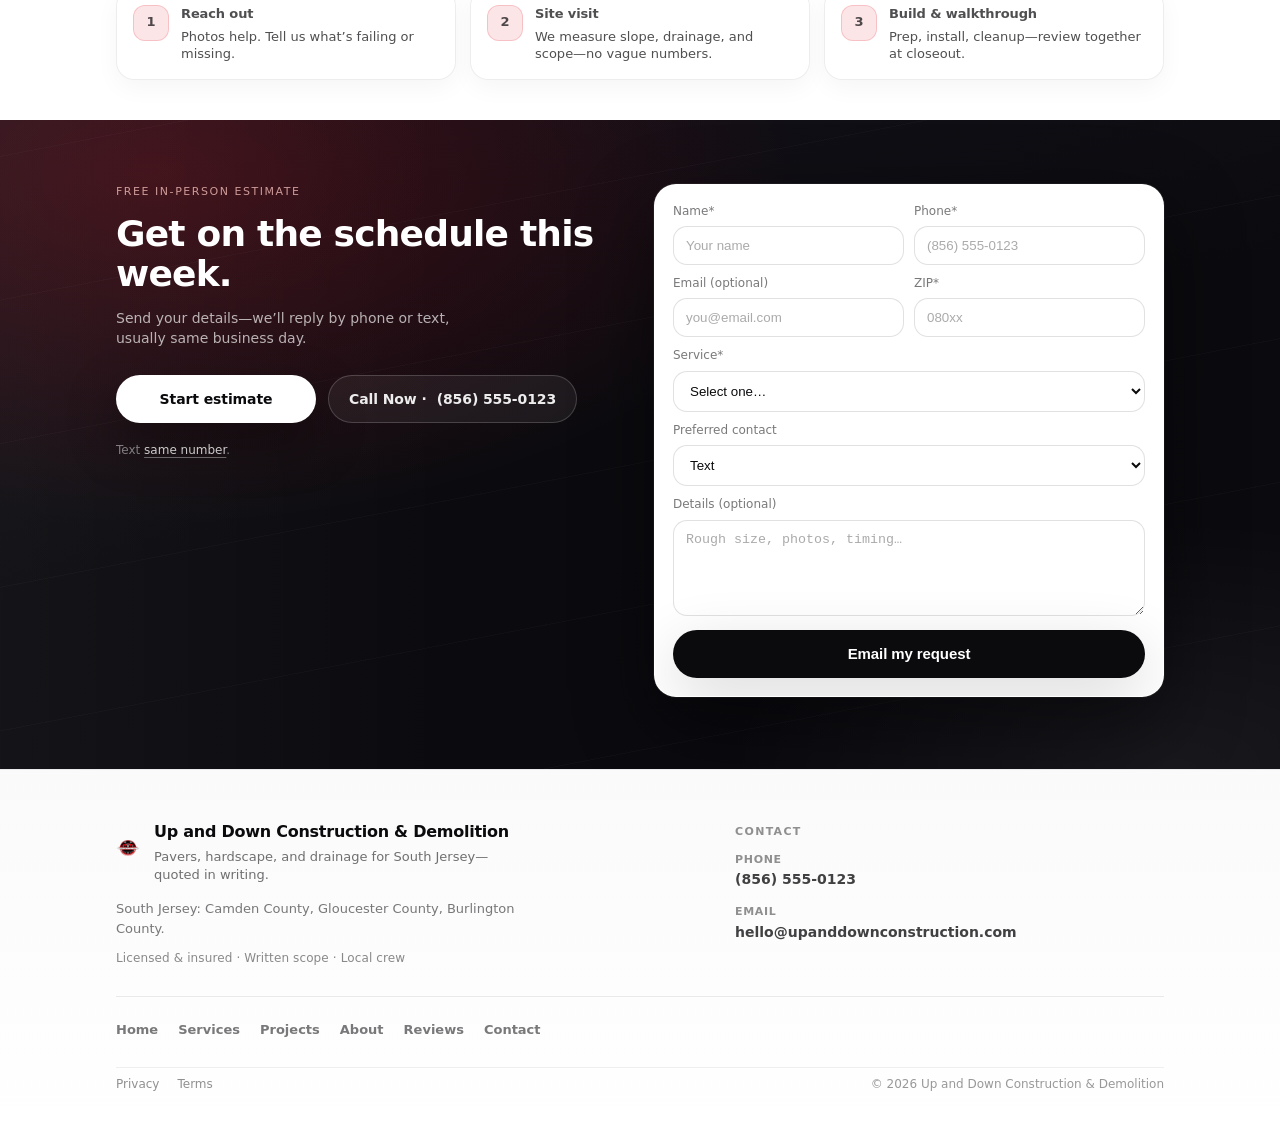
==== commit 36e3d58b: "Mobile conversion: sticky CTA bar and tel links sitewide Append fixed bottom bar (Call Now, Get Esti" ====
--- a/index.html
+++ b/index.html
@@ -143,7 +143,7 @@
               <p class="cta-final__support cta-final__support--short">Send your details—we’ll reply by phone or text, usually same business day.</p>
               <div class="cta-final__actions">
                 <a class="btn primary cta-final__primary btn--touch" href="#estimate-form">Start estimate</a>
-                <a class="btn cta-final__secondary btn--touch" data-phone-link href="tel:+18565550123"><span data-phone-display>(856) 555-0123</span></a>
+                <a class="btn cta-final__secondary btn--touch" data-phone-link href="tel:+18565550123">Call Now · <span data-phone-display>(856) 555-0123</span></a>
               </div>
               <p class="cta-final__fine">Text <a class="cta-final__link" data-sms-link href="sms:+18565550123">same number</a>.</p>
             </div>
--- a/styles.css
+++ b/styles.css
@@ -78,6 +78,8 @@
   .step--premium:hover,
   .project-card:hover,
   .service-tile:active,
+  .mobile-cta-bar__btn--call:active,
+  .mobile-cta-bar__btn--estimate.btn.primary:active,
   .cta-final--premium .cta-final__primary.btn.primary:hover,
   .cta-final--premium .cta-final__secondary.btn:hover{
     transform:none !important;
@@ -112,6 +114,78 @@
   border-bottom:1px solid rgba(10,10,10,.07);
   box-shadow: 0 1px 0 rgba(255,255,255,.8) inset, 0 4px 24px rgba(0,0,0,.03);
   transition: box-shadow var(--duration) var(--ease-out), border-color var(--duration) var(--ease-out);
+}
+
+.mobile-cta-bar{
+  display:none;
+}
+@media (max-width: 980px){
+  html{
+    scroll-padding-bottom: calc(72px + env(safe-area-inset-bottom, 0px));
+  }
+  body{
+    padding-bottom: calc(72px + env(safe-area-inset-bottom, 0px));
+  }
+  .mobile-cta-bar{
+    display:block;
+    position:fixed;
+    bottom:0;
+    left:0;
+    right:0;
+    z-index:240;
+    padding-top:10px;
+    padding-bottom:calc(10px + env(safe-area-inset-bottom, 0px));
+    background:rgba(255,255,255,.97);
+    border-top:1px solid rgba(10,10,10,.1);
+    box-shadow:0 -10px 40px rgba(0,0,0,.08);
+    backdrop-filter:saturate(180%) blur(14px);
+  }
+  .mobile-cta-bar__inner{
+    display:flex;
+    gap:12px;
+    align-items:stretch;
+  }
+  .mobile-cta-bar__btn{
+    flex:1;
+    min-height:52px;
+    padding:14px 14px;
+    display:inline-flex;
+    align-items:center;
+    justify-content:center;
+    text-align:center;
+    font-size:15px;
+    font-weight:750;
+    letter-spacing:-.2px;
+    border-radius:14px;
+    text-decoration:none;
+    -webkit-tap-highlight-color:transparent;
+    touch-action:manipulation;
+    transition:transform 0.12s var(--ease-soft), filter var(--duration) var(--ease-out), box-shadow var(--duration) var(--ease-out);
+  }
+  .mobile-cta-bar__btn--call{
+    border:1px solid rgba(10,10,10,.14);
+    background:#fff;
+    color:var(--text);
+    box-shadow:0 2px 12px rgba(0,0,0,.06);
+  }
+  .mobile-cta-bar__btn--call:hover{
+    border-color:rgba(10,10,10,.18);
+    box-shadow:0 4px 16px rgba(0,0,0,.08);
+  }
+  .mobile-cta-bar__btn--call:active{transform:scale(0.98)}
+  .mobile-cta-bar__btn--estimate.btn.primary{
+    min-height:52px;
+    padding:14px 14px;
+    font-size:15px;
+    font-weight:750;
+    border-radius:14px;
+    box-shadow:0 10px 28px rgba(0,0,0,.18);
+  }
+  .mobile-cta-bar__btn--estimate.btn.primary:active{transform:scale(0.98)}
+  .mobile-cta-bar__btn:focus-visible{
+    outline:2px solid rgba(225,6,19,.45);
+    outline-offset:2px;
+  }
 }
 .nav{
   display:flex;
@@ -325,6 +399,11 @@
   transition: color var(--duration) var(--ease-out);
 }
 .mobilemenu__phone:hover{color:var(--text)}
+@media (max-width: 980px){
+  .mobilemenu .inner{
+    padding-bottom:calc(20px + 72px + env(safe-area-inset-bottom, 0px));
+  }
+}
 
 .hero{
   padding:78px 0 28px;
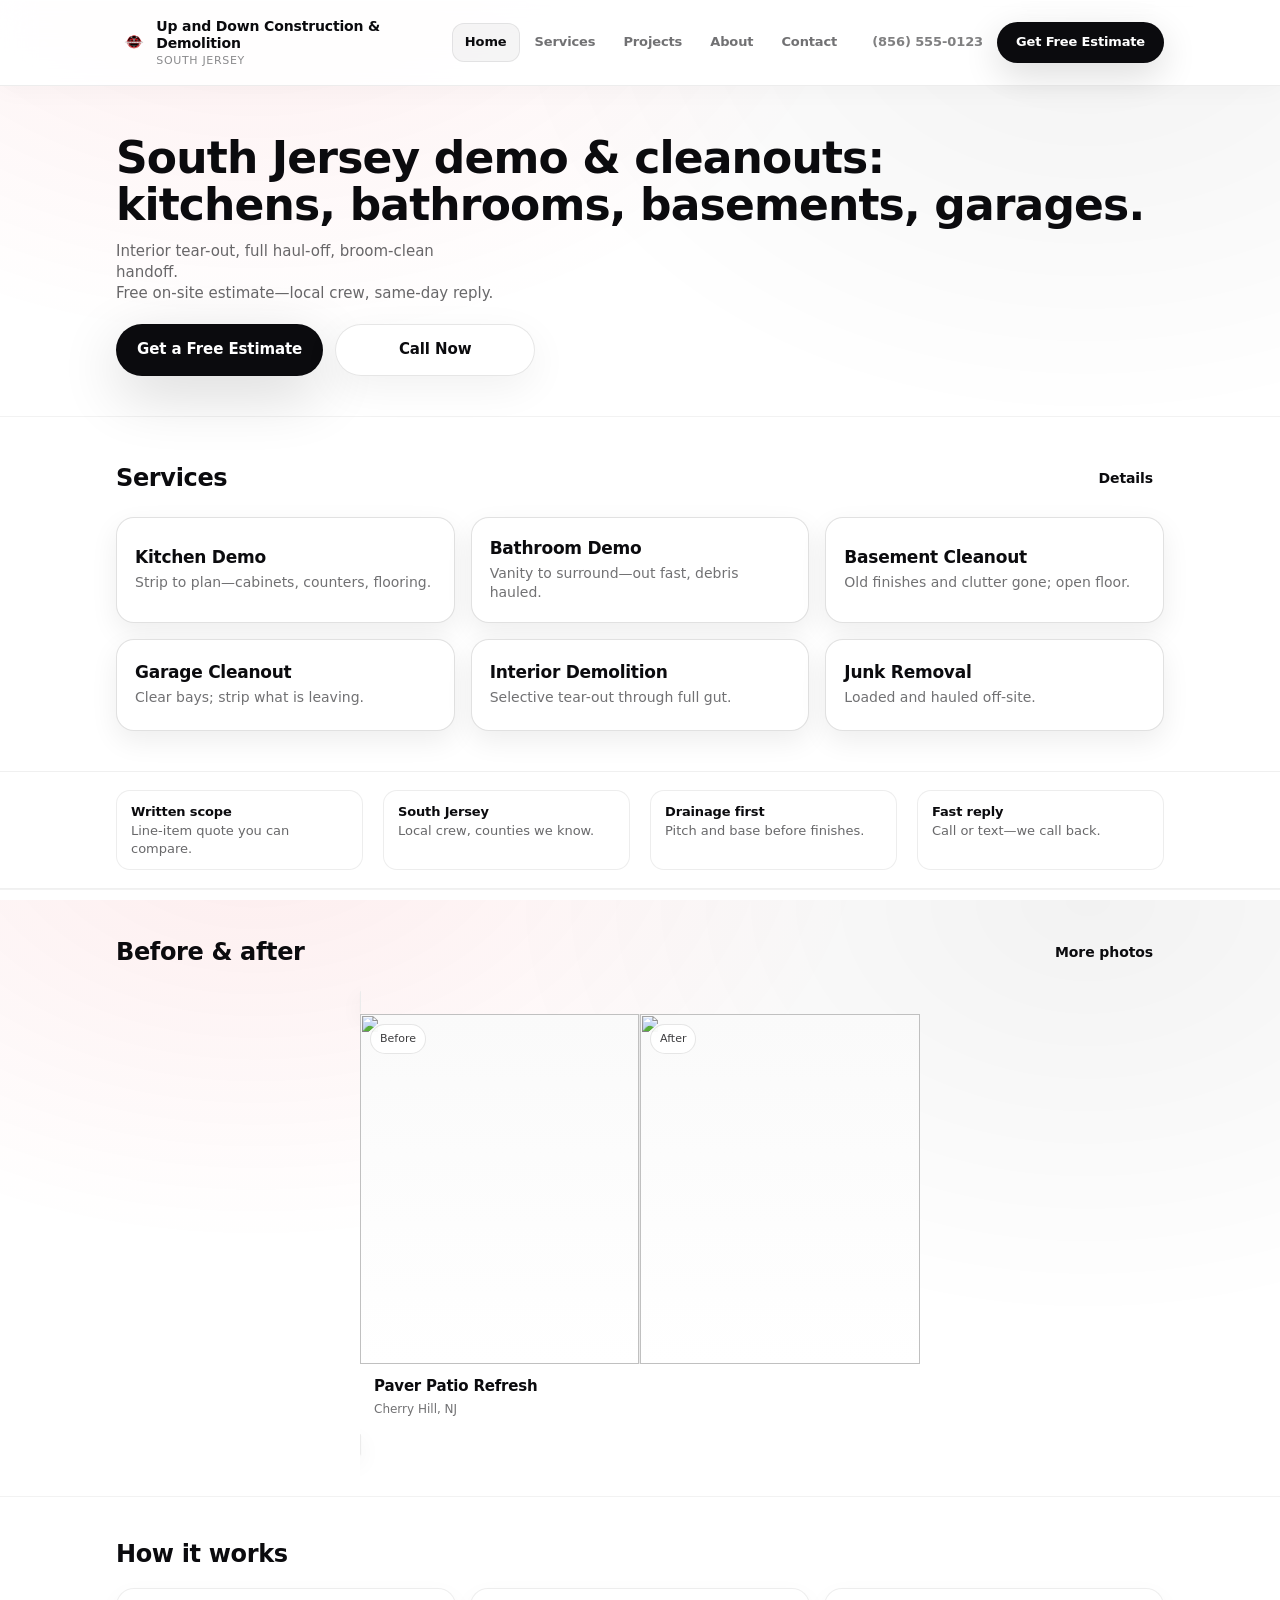
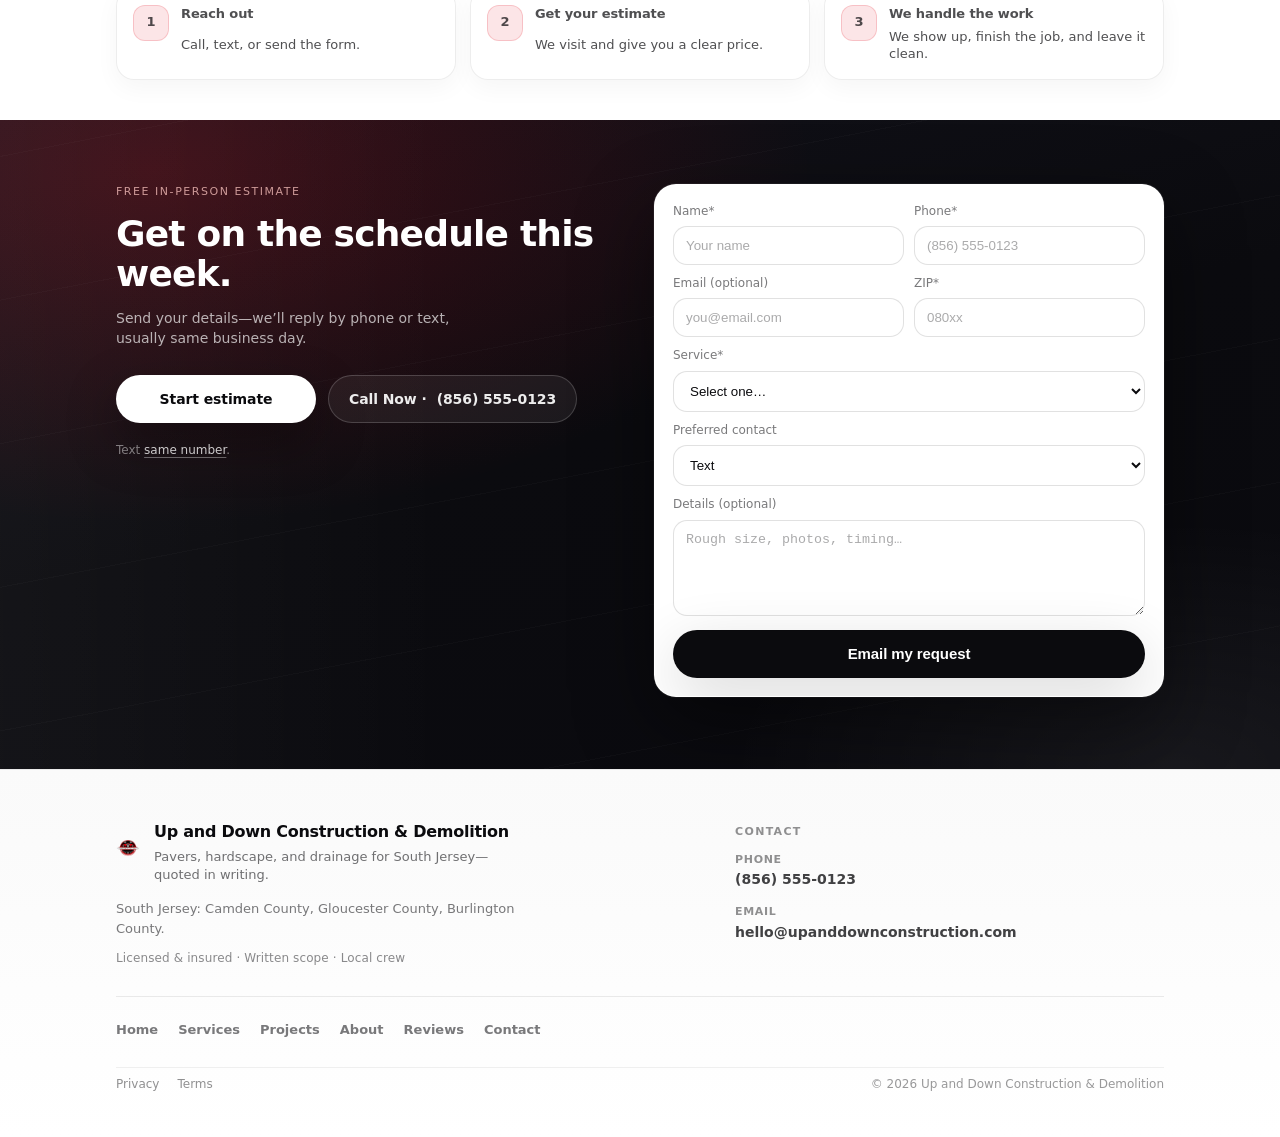
==== commit 8f7caa47: "Simplify home process section for mobile scanning Three short steps: reach out, estimate, we handle " ====
--- a/index.html
+++ b/index.html
@@ -117,17 +117,17 @@
             <li class="step step--home">
               <span class="step--home__num">1</span>
               <span class="step--home__title">Reach out</span>
-              <span class="step--home__text">Photos help. Tell us what’s failing or missing.</span>
+              <span class="step--home__text">Call, text, or send the form.</span>
             </li>
             <li class="step step--home">
               <span class="step--home__num">2</span>
-              <span class="step--home__title">Site visit</span>
-              <span class="step--home__text">We measure slope, drainage, and scope—no vague numbers.</span>
+              <span class="step--home__title">Get your estimate</span>
+              <span class="step--home__text">We visit and give you a clear price.</span>
             </li>
             <li class="step step--home">
               <span class="step--home__num">3</span>
-              <span class="step--home__title">Build &amp; walkthrough</span>
-              <span class="step--home__text">Prep, install, cleanup—review together at closeout.</span>
+              <span class="step--home__title">We handle the work</span>
+              <span class="step--home__text">We show up, finish the job, and leave it clean.</span>
             </li>
           </ol>
         </div>
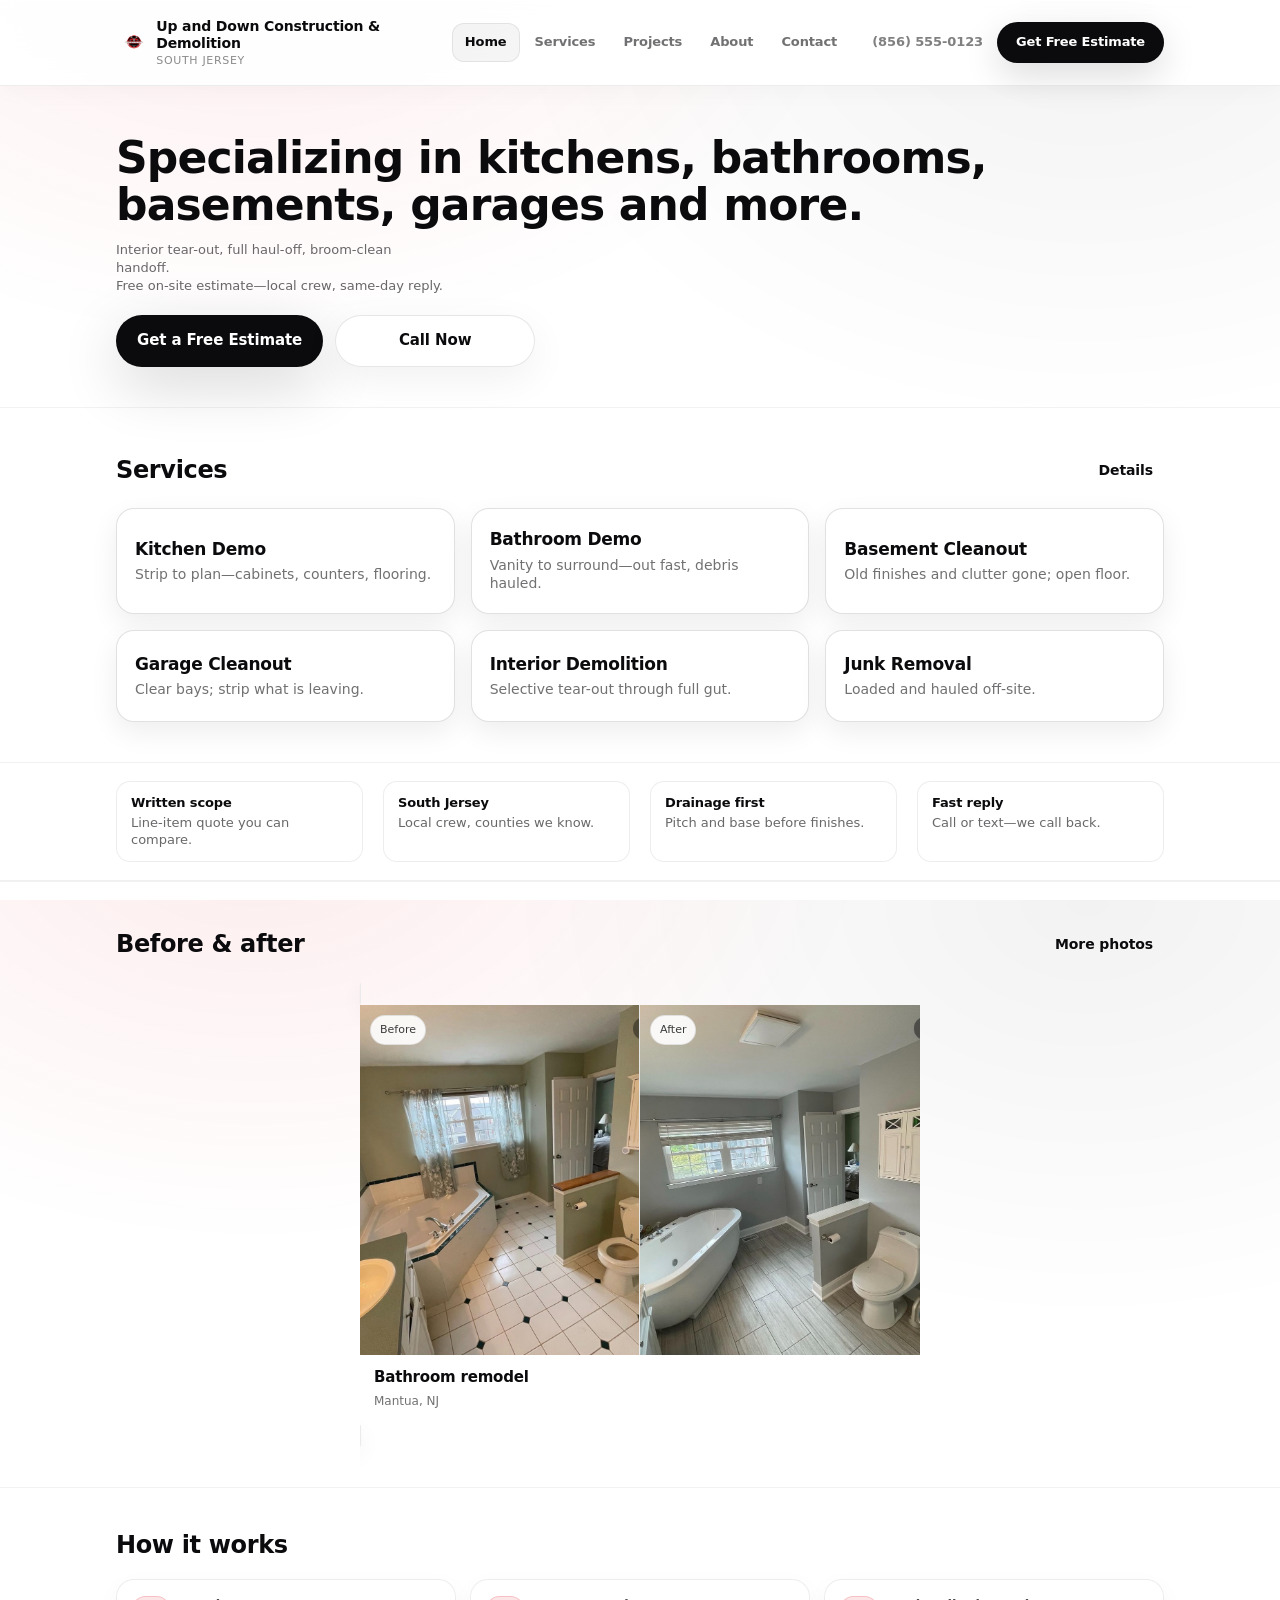
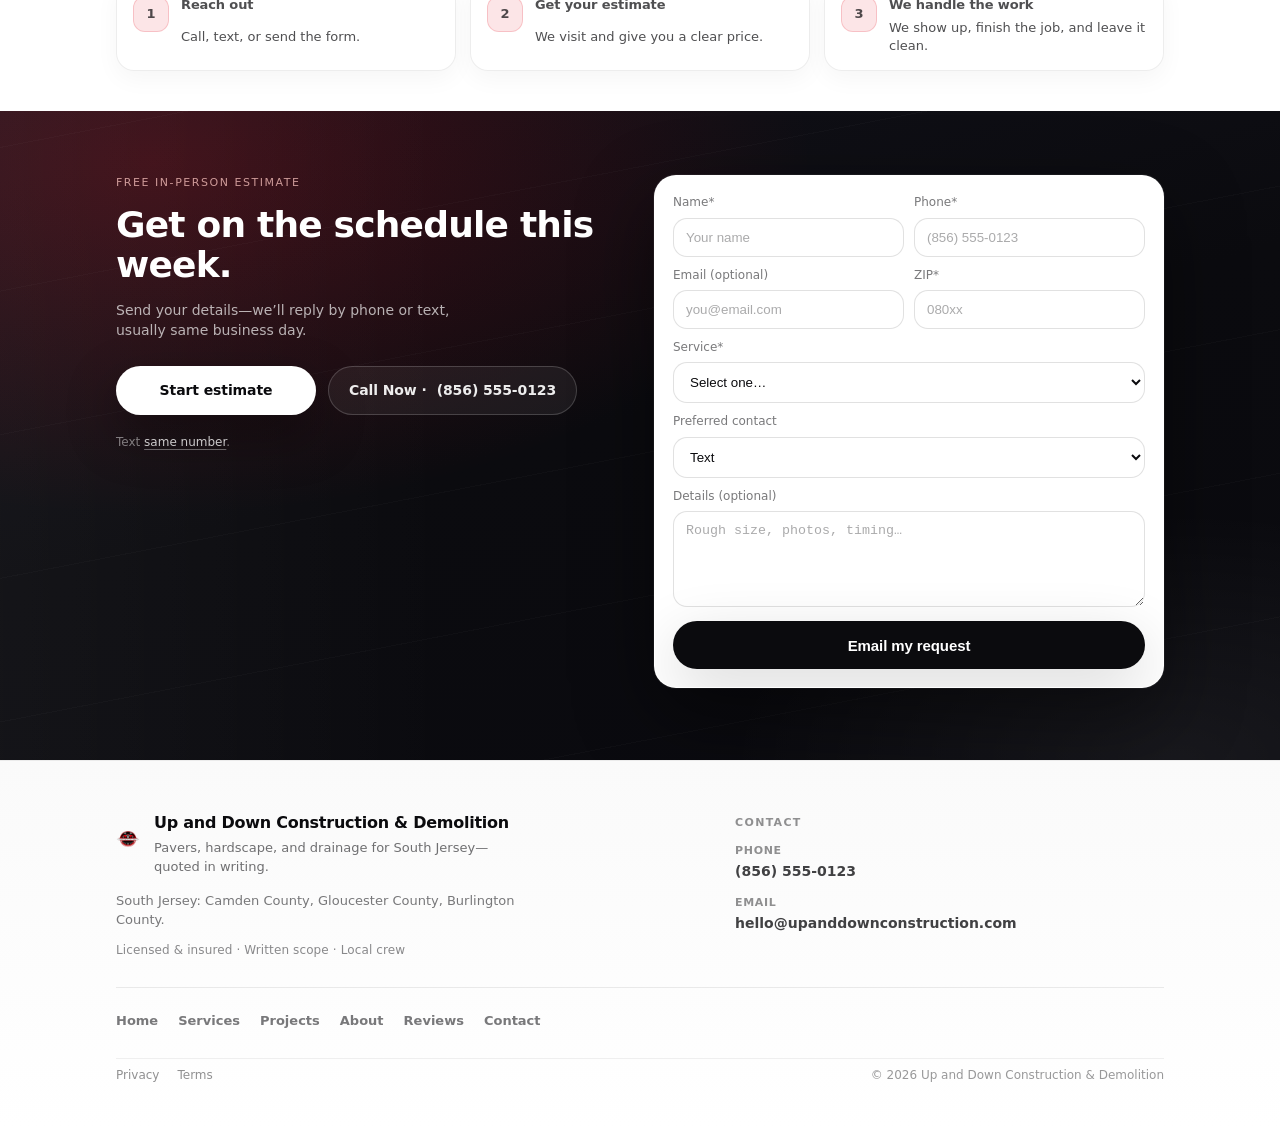
==== commit c5fbf294: "Update home hero headline to specializing line Kitchens, bathrooms, basements, garages and more.  Ma" ====
--- a/index.html
+++ b/index.html
@@ -23,10 +23,7 @@
       <!-- 2) Hero -->
       <section class="hero hero--home" aria-label="Introduction">
         <div class="container">
-          <h1 class="h1 h1--home">
-            <span class="hero__line">South Jersey demo &amp; cleanouts:</span>
-            <span class="hero__line">kitchens, bathrooms, basements, garages.</span>
-          </h1>
+          <h1 class="h1 h1--home">Specializing in kitchens, bathrooms, basements, garages and more.</h1>
           <p class="lead lead--home">
             <span class="hero__line">Interior tear-out, full haul-off, broom-clean handoff.</span>
             <span class="hero__line">Free on-site estimate—local crew, same-day reply.</span>
--- a/styles.css
+++ b/styles.css
@@ -121,10 +121,10 @@
 }
 @media (max-width: 980px){
   html{
-    scroll-padding-bottom: calc(72px + env(safe-area-inset-bottom, 0px));
+    scroll-padding-bottom: calc(86px + env(safe-area-inset-bottom, 0px));
   }
   body{
-    padding-bottom: calc(72px + env(safe-area-inset-bottom, 0px));
+    padding-bottom: calc(86px + env(safe-area-inset-bottom, 0px));
   }
   .mobile-cta-bar{
     display:block;
@@ -147,13 +147,13 @@
   }
   .mobile-cta-bar__btn{
     flex:1;
-    min-height:52px;
-    padding:14px 14px;
+    min-height:56px;
+    padding:16px 14px;
     display:inline-flex;
     align-items:center;
     justify-content:center;
     text-align:center;
-    font-size:15px;
+    font-size:16px;
     font-weight:750;
     letter-spacing:-.2px;
     border-radius:14px;
@@ -174,9 +174,9 @@
   }
   .mobile-cta-bar__btn--call:active{transform:scale(0.98)}
   .mobile-cta-bar__btn--estimate.btn.primary{
-    min-height:52px;
-    padding:14px 14px;
-    font-size:15px;
+    min-height:56px;
+    padding:16px 14px;
+    font-size:16px;
     font-weight:750;
     border-radius:14px;
     box-shadow:0 10px 28px rgba(0,0,0,.18);
@@ -401,7 +401,7 @@
 .mobilemenu__phone:hover{color:var(--text)}
 @media (max-width: 980px){
   .mobilemenu .inner{
-    padding-bottom:calc(20px + 72px + env(safe-area-inset-bottom, 0px));
+    padding-bottom:calc(20px + 86px + env(safe-area-inset-bottom, 0px));
   }
 }
 
@@ -1232,9 +1232,53 @@
 
 @media (max-width: 980px){
   .navlinks{display:none}
-  .hamburger{display:block}
-  .navctas{min-width:auto}
-  .steps{grid-template-columns:1fr 1fr}
+  .hamburger{display:block; flex-shrink:0}
+  /* Header: logo + name + menu only — call & estimate are in sticky bar + drawer */
+  .nav{
+    align-items:center;
+    gap:10px;
+    padding:10px 0;
+    flex-wrap:nowrap;
+  }
+  .brand{
+    flex:1;
+    min-width:0;
+    padding:4px 6px 4px 0;
+    gap:10px;
+  }
+  .brand-logo{
+    height:40px;
+    max-width:min(64px, 16vw);
+  }
+  .brand-text{
+    min-width:0;
+    overflow:hidden;
+  }
+  .brand-text b{
+    display:-webkit-box;
+    -webkit-line-clamp:2;
+    line-clamp:2;
+    -webkit-box-orient:vertical;
+    overflow:hidden;
+    font-size:12.5px;
+    line-height:1.2;
+    font-weight:700;
+    word-break:break-word;
+  }
+  .brand-text__line{
+    font-size:10px;
+    margin-top:1px;
+  }
+  .navctas{
+    min-width:auto;
+    flex-shrink:0;
+    gap:8px;
+  }
+  .navctas .nav-phone,
+  .navctas .nav-cta{
+    display:none !important;
+  }
+  .steps:not(.steps--home){grid-template-columns:1fr 1fr}
   .grid3{grid-template-columns:1fr}
   .tile{grid-column: span 6}
   .project-card{grid-column: span 6}
@@ -1323,7 +1367,7 @@
 }
 .lead--home{
   margin:0;
-  font-size:15px;
+  font-size:13px;
   line-height:1.4;
   color:rgba(11,11,14,.62);
   max-width:36ch;
@@ -1548,11 +1592,204 @@
   justify-content:center;
 }
 
+/* —— Mobile: touch targets, section rhythm, readability —— */
 @media (max-width: 980px){
-  .nav{padding:10px 0; gap:12px}
-  .nav-cta.btn.primary{
+  :root{
+    --section-y-home: 32px;
+    --touch-min: 48px;
+  }
+  .container{
+    padding-left:max(20px, env(safe-area-inset-left, 0px));
+    padding-right:max(20px, env(safe-area-inset-right, 0px));
+  }
+  body{
+    line-height:1.5;
+  }
+  .btn{
+    min-height:var(--touch-min);
+    padding:14px 22px;
+    font-size:15px;
+  }
+  .btn.btn--text{
+    min-height:44px;
+    padding:12px 16px;
+    font-size:15px;
+  }
+  .btn.primary{
+    padding:14px 22px;
+  }
+  .hamburger button{
+    width:48px;
+    height:48px;
+  }
+  .mobilemenu a[data-nav]{
+    min-height:48px;
+    display:flex;
+    align-items:center;
+    font-size:15px;
+    padding:14px 16px;
+  }
+  .mobilemenu__cta.btn.primary{
+    min-height:48px;
+    padding:14px 18px;
+    font-size:15px;
+    justify-content:center;
+  }
+  .mobilemenu__phone{
+    min-height:48px;
+    display:flex;
+    align-items:center;
+    justify-content:center;
+    font-size:15px;
+    padding:14px;
+  }
+
+  .main--home .section--home{
+    padding:var(--section-y-home) 0;
+  }
+  .main--home .section--home.section--tight{
+    padding-top:calc(var(--section-y-home) - 4px);
+  }
+  .hero--home{
+    padding:20px 0 28px;
+  }
+  .trust-strip--home{
+    padding:14px 0;
+  }
+  .cta-final--home{
+    padding:36px 0 40px;
+  }
+  .cta-final__support--short{
+    font-size:15px;
+    line-height:1.5;
+    max-width:100%;
+  }
+  .cta-final__inner--home{
+    gap:18px;
+  }
+  .h1--home{
+    margin-bottom:10px;
+    line-height:1.1;
+  }
+  .lead--home{
+    font-size:14px;
+    line-height:1.5;
+    max-width:100%;
+  }
+  .btn--touch{
+    min-height:52px;
+    padding:16px 22px;
+    font-size:16px;
+  }
+  .section-head--home{
+    margin-bottom:14px;
+  }
+  .section-title--home{
+    margin-bottom:14px;
+  }
+  .btn--text--home{
+    min-height:48px;
     padding:12px 14px;
+    font-size:15px;
+  }
+
+  .steps--home{
+    grid-template-columns:1fr;
+    gap:14px;
+  }
+  .step--home{
+    padding:18px 16px;
+    column-gap:14px;
+    row-gap:6px;
+  }
+  .step--home__num{
+    width:40px;
+    height:40px;
+    font-size:15px;
+  }
+  .step--home__title{
+    font-size:16px;
+  }
+  .step--home__text{
+    font-size:15px;
+    line-height:1.45;
+  }
+
+  .service-tile{
+    min-height:96px;
+    padding:22px 18px;
+    gap:8px;
+  }
+  .service-tile__title{
+    font-size:18px;
+  }
+  .service-tile__line{
+    font-size:15px;
+    line-height:1.45;
+  }
+  .services-stack{
+    gap:14px;
+  }
+
+  .trust-list{
+    gap:14px;
+  }
+  .trust-list__item{
+    padding:14px 16px;
+    font-size:15px;
+    line-height:1.45;
+  }
+  .trust-list__label{
+    font-size:14px;
+    margin-bottom:4px;
+  }
+
+  .project-body--compact{
+    padding:14px 16px 16px;
+  }
+  .project-body--compact .project-title{
+    font-size:16px;
+  }
+  .project-body--compact .project-meta{
+    font-size:14px;
+  }
+
+  .field input,
+  .field select,
+  .field textarea{
+    font-size:16px;
+    padding:14px 14px;
+  }
+  .field input,
+  .field select{
+    min-height:48px;
+  }
+  .field textarea{
+    min-height:100px;
+    line-height:1.45;
+  }
+  .field label{
     font-size:13px;
   }
-}
-
+  .form-actions--home{
+    margin-top:16px;
+  }
+  .form-actions--home .btn--submit-home{
+    min-height:52px;
+    font-size:16px;
+    padding:16px 22px;
+  }
+
+  .footer__quick a{
+    min-height:44px;
+    display:inline-flex;
+    align-items:center;
+    padding:8px 0;
+    font-size:14px;
+  }
+  .footer__contact-line{
+    min-height:44px;
+    justify-content:center;
+  }
+}
+
